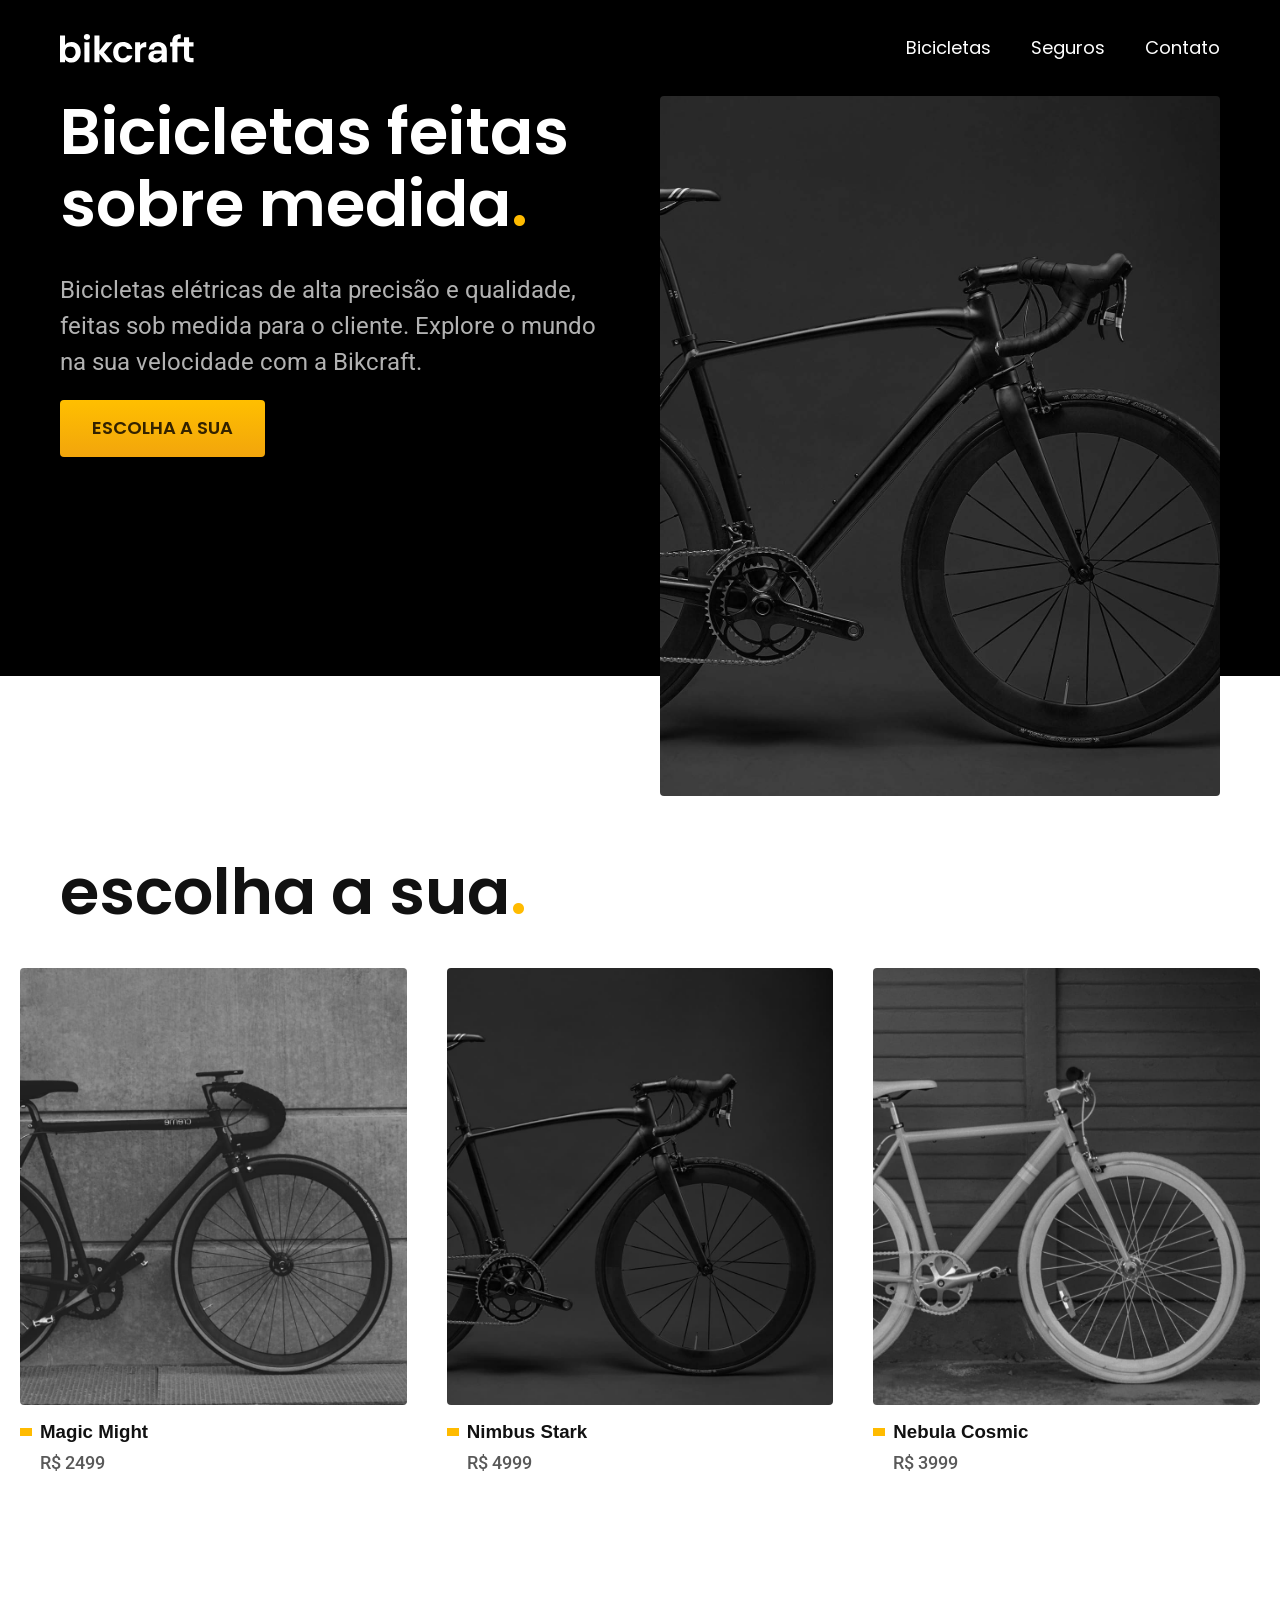
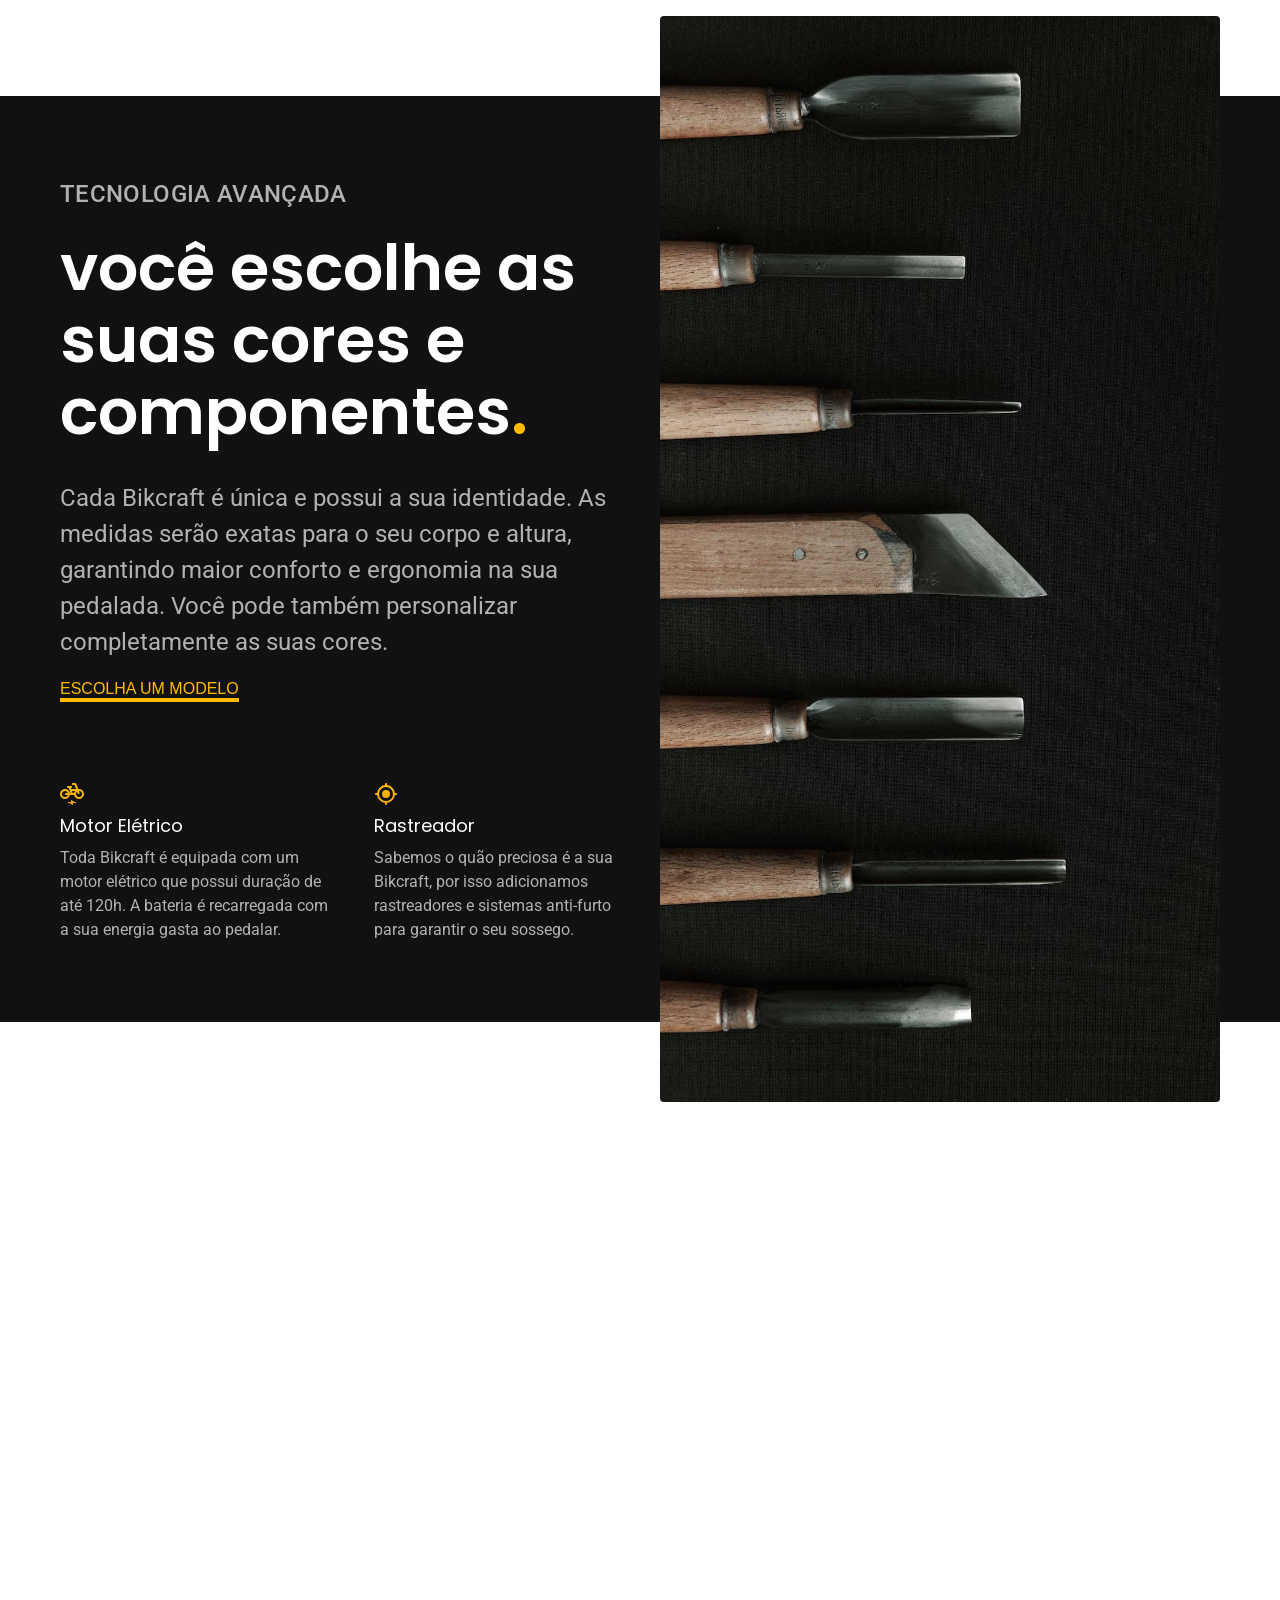
==== index.html @ e8eb80e7 "tecnologia" ====
<!DOCTYPE html>
<html lang="pt-br">
<header>
  <meta charset="UTF-8">
  <meta name="viewport" content="width=device-width, initial-scale=1.0">

  <title>Bikcraft - Bicicletas Elétricas</title>
  <meta name="description" content="Bicicletas elétricas de alta precisão e qualidade, feitas sob medida para o cliente. Explore o mundo na sua velocidade com a Bikcraft.">

  <link rel="stylesheet" href="./css/style.css">

  <link rel="preconnect" href="https://fonts.googleapis.com">
  <link rel="preconnect" href="https://fonts.gstatic.com" crossorigin>
  <link href="https://fonts.googleapis.com/css2?family=Poppins:wght@400;500&family=Roboto:ital,wght@0,100..900;1,100..900&display=swap" rel="stylesheet">
</header>

<body>
  <header class="header-bg">
    <div class="header container">
      <a href="./">
        <img src="./img/bikcraft.svg" alt="Bikcraft">
      </a>

      <nav aria-label="primaria">
        <ul class="header-menu font-1-m cor-0">
          <li><a href="./bicicletas.html">Bicicletas</a></li>
          <li><a href="./seguros.html">Seguros</a></li>
          <li><a href="./contato.html">Contato</a></li>
        </ul>
      </nav>
    </div>
  </header>

  <main class="introducao-bg">
    <div class="introducao container">
      <div>
        <h1 class="font-1-xxl cor-0">Bicicletas feitas sobre medida<span class="cor-p1">.</span></h1>
        <p class="font-2-l cor-5">Bicicletas elétricas de alta precisão e qualidade, feitas sob medida para o cliente. Explore o mundo na sua velocidade com a Bikcraft.</p>
        <a class="botao" href="./bicicletas.html">Escolha a sua</a>
      </div>
      <div>
        <img src=".//img/fotos/introducao.jpg" alt="bicicleta elétrica preta">
      </div>
    </div>
  </main>
  <article class="bicicletas-lista">
    <h2 class="container font-1-xxl">escolha a sua<span class="cor-p1">.</span>
    </h2>

    <ul>
      <li>
        <a href="./bicicletas/magic.html">
          <img src="/img/bicicletas/magic-home.jpg" alt="Bicicleta preta">
          <h3 class="fon-1-xl">Magic Might</h3>
          <span class="font-2-m cor-8">R$ 2499</span>
        </a>
      </li>
      <li>
        <a href="./bicicletas/nimbus.html">
          <img src="/img/bicicletas/nimbus-home.jpg" alt="Bicicleta preta">
          <h3 class="fon-1-xl">Nimbus Stark</h3>
          <span class="font-2-m cor-8">R$ 4999</span>
        </a>
      </li>
      <li>
        <a href="./bicicletas/nebula.html">
          <img src="/img/bicicletas/nebula-home.jpg" alt="Bicicleta preta">
          <h3 class="fon-1-xl">Nebula Cosmic</h3>
          <span class="font-2-m cor-8">R$ 3999</span>
        </a>
      </li>
    </ul>
  </article>

  <article class="tecnologia-bg">
    <div class="tecnologia container">
      <div class="tecnologia-conteudo">
        <span class="font-2-l-b cor-5">Tecnologia Avançada</span>
        <h2 class="font-1-xxl cor-0">você escolhe as suas cores e componentes<span class="cor-p1">.</span></h2>
        <p class="font-2-l cor-5">Cada Bikcraft é única e possui a sua identidade. As medidas serão exatas para o seu corpo e altura, garantindo maior conforto e ergonomia na sua pedalada. Você pode também personalizar completamente as suas cores.</p>
        <a class="link" href="./bicicletas.html">Escolha um modelo</a>
        <div class="tecnologia-vantagens">
          <div>
            <img src="./img/icones/eletrica.svg" alt="">
            <h3 class="font-1-m cor-0">Motor Elétrico</h3>
            <p class="font-2-s cor-5">Toda Bikcraft é equipada com um motor elétrico que possui duração de até 120h. A bateria é recarregada com a sua energia gasta ao pedalar.</p>
          </div>
          <div>
            <img src="./img/icones/rastreador.svg" alt="">
            <h3 class="font-1-m cor-0">Rastreador</h3>
            <p class="font-2-s cor-5">Sabemos o quão preciosa é a sua Bikcraft, por isso adicionamos rastreadores e sistemas anti-furto para garantir o seu sossego.</p>
          </div>
        </div>
      </div>
      <div class="tecnologia-imagem">
        <img src="./img/fotos/tecnologia.jpg" alt="">
      </div>
    </div>
  </article>

</body>

</html>
---- css/style.css ----
@import url("./global/global.css");
@import url("./utilidades/tipografia.css");
@import url("./utilidades/cores.css");

@import url("./global/header.css");

/* Utilidades */
@import url("./utilidades/componentes.css");


/* Home */
@import url("./home/introducao.css");
@import url("./home/tecnologia.css");

/* Bicicletas */
@import url("./bicicletas/cicicletas-lista.css");
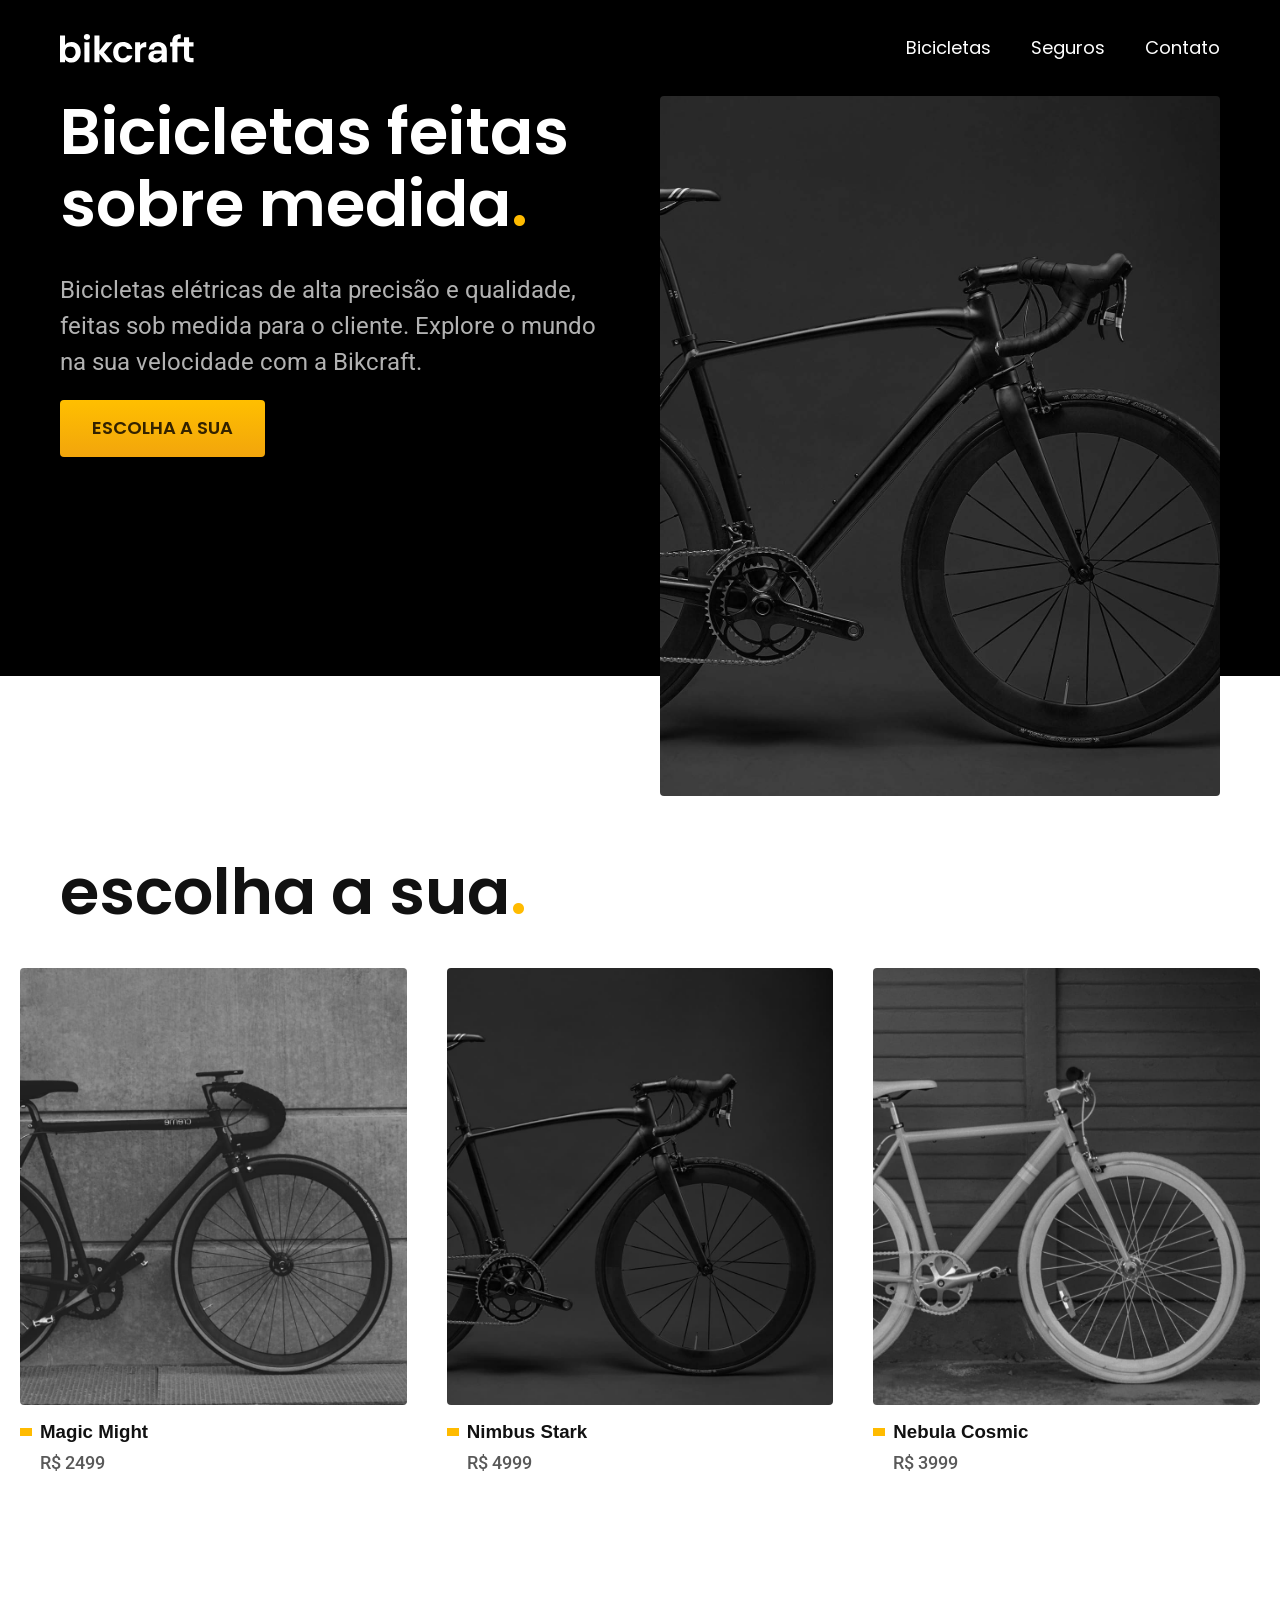
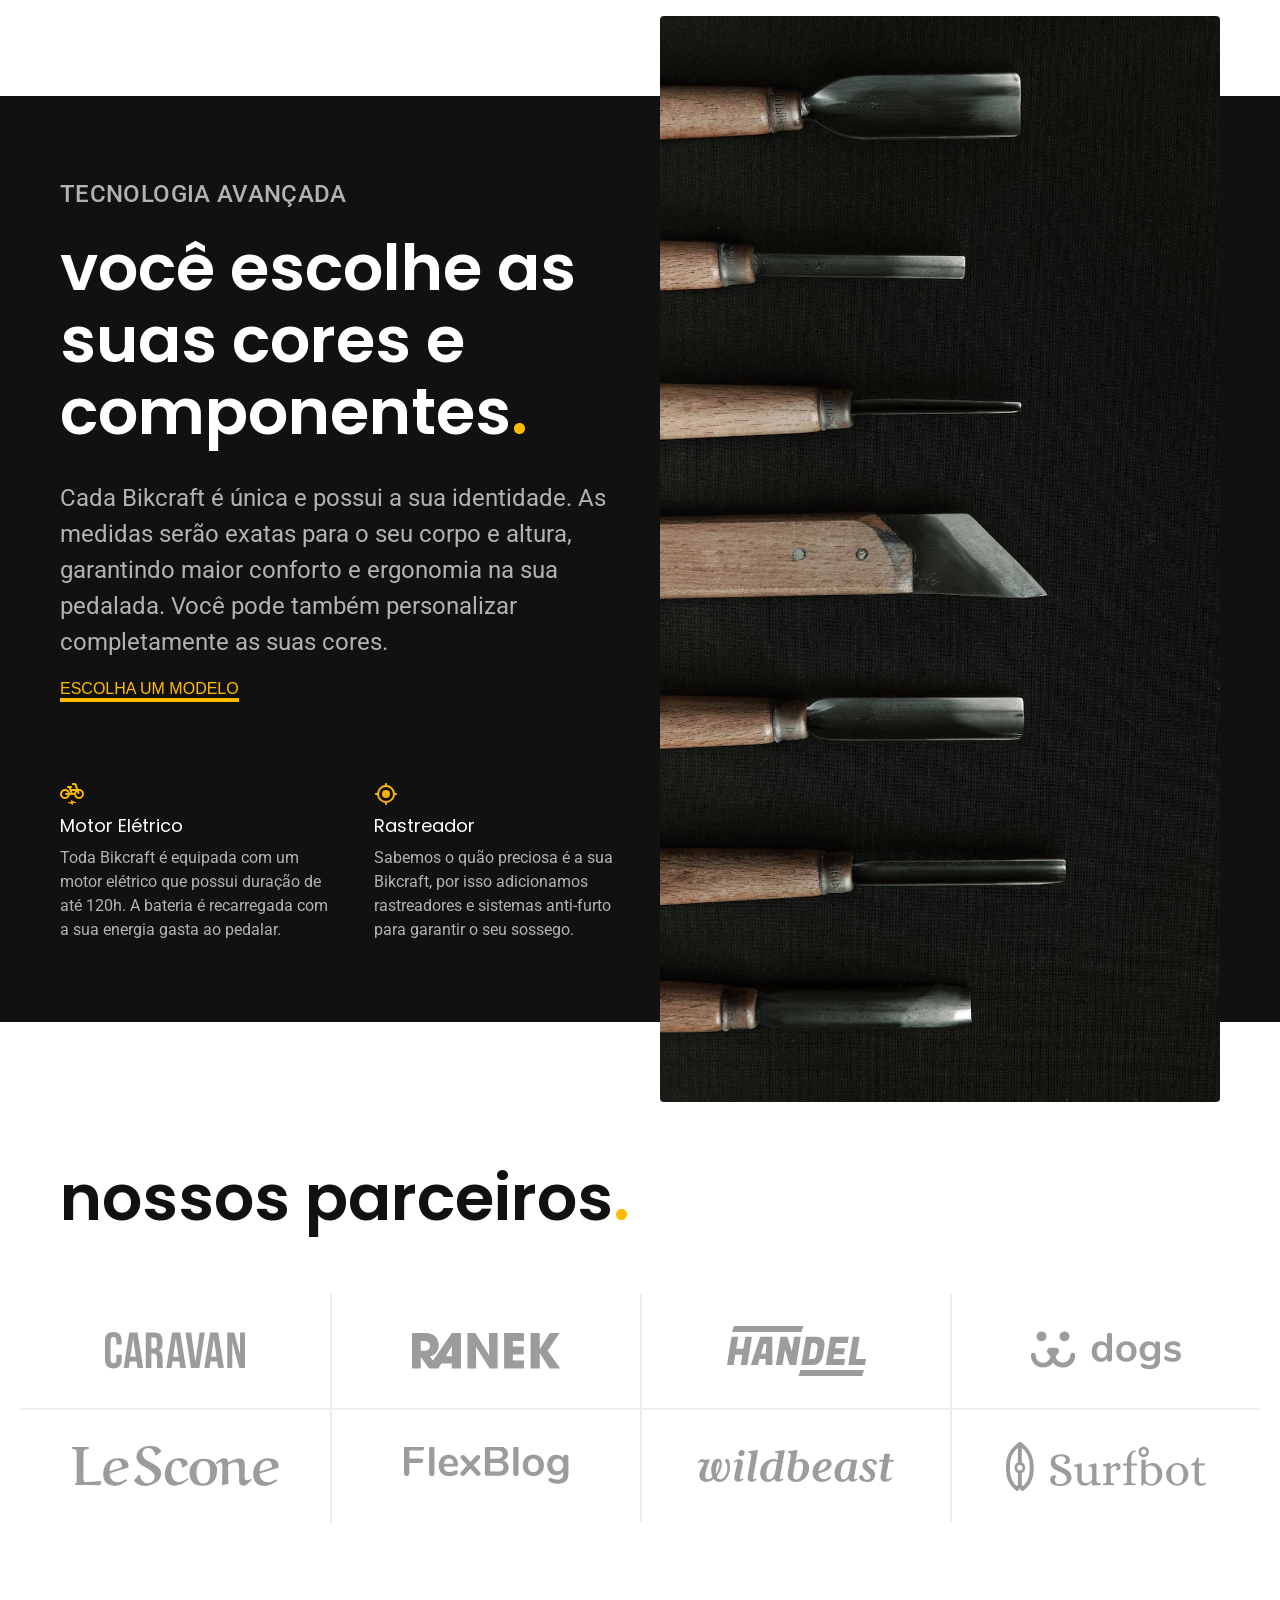
==== commit ab764044: "parceiros" ====
--- a/index.html
+++ b/index.html
@@ -98,6 +98,21 @@
     </div>
   </article>
 
+  <section class="parceiros" aria-label="Nossos Parceiros">
+    <h2 class="container font-1-xxl">nossos parceiros<span class="cor-p1">.</span></h2>
+
+    <ul>
+      <li><img src="./img/parceiros/caravan.svg" alt="caravan"></li>
+      <li><img src="./img/parceiros/ranek.svg" alt="ranek"></li>
+      <li><img src="./img/parceiros/handel.svg" alt="handel"></li>
+      <li><img src="./img/parceiros/dogs.svg" alt="dogs"></li>
+      <li><img src="./img/parceiros/lescone.svg" alt="lescone"></li>
+      <li><img src="./img/parceiros/flexblog.svg" alt="flexblog"></li>
+      <li><img src="./img/parceiros/wildbeast.svg" alt="wildbeast"></li>
+      <li><img src="./img/parceiros/surfbot.svg" alt="surfbot"></li>
+
+    </ul>
+  </section>
 </body>
 
 </html>
--- a/css/style.css
+++ b/css/style.css
@@ -7,10 +7,10 @@
 /* Utilidades */
 @import url("./utilidades/componentes.css");
 
-
 /* Home */
 @import url("./home/introducao.css");
 @import url("./home/tecnologia.css");
+@import url("./home/parceiros.css");
 
 /* Bicicletas */
-@import url("./bicicletas/cicicletas-lista.css");+@import url("./bicicletas/cicicletas-lista.css");
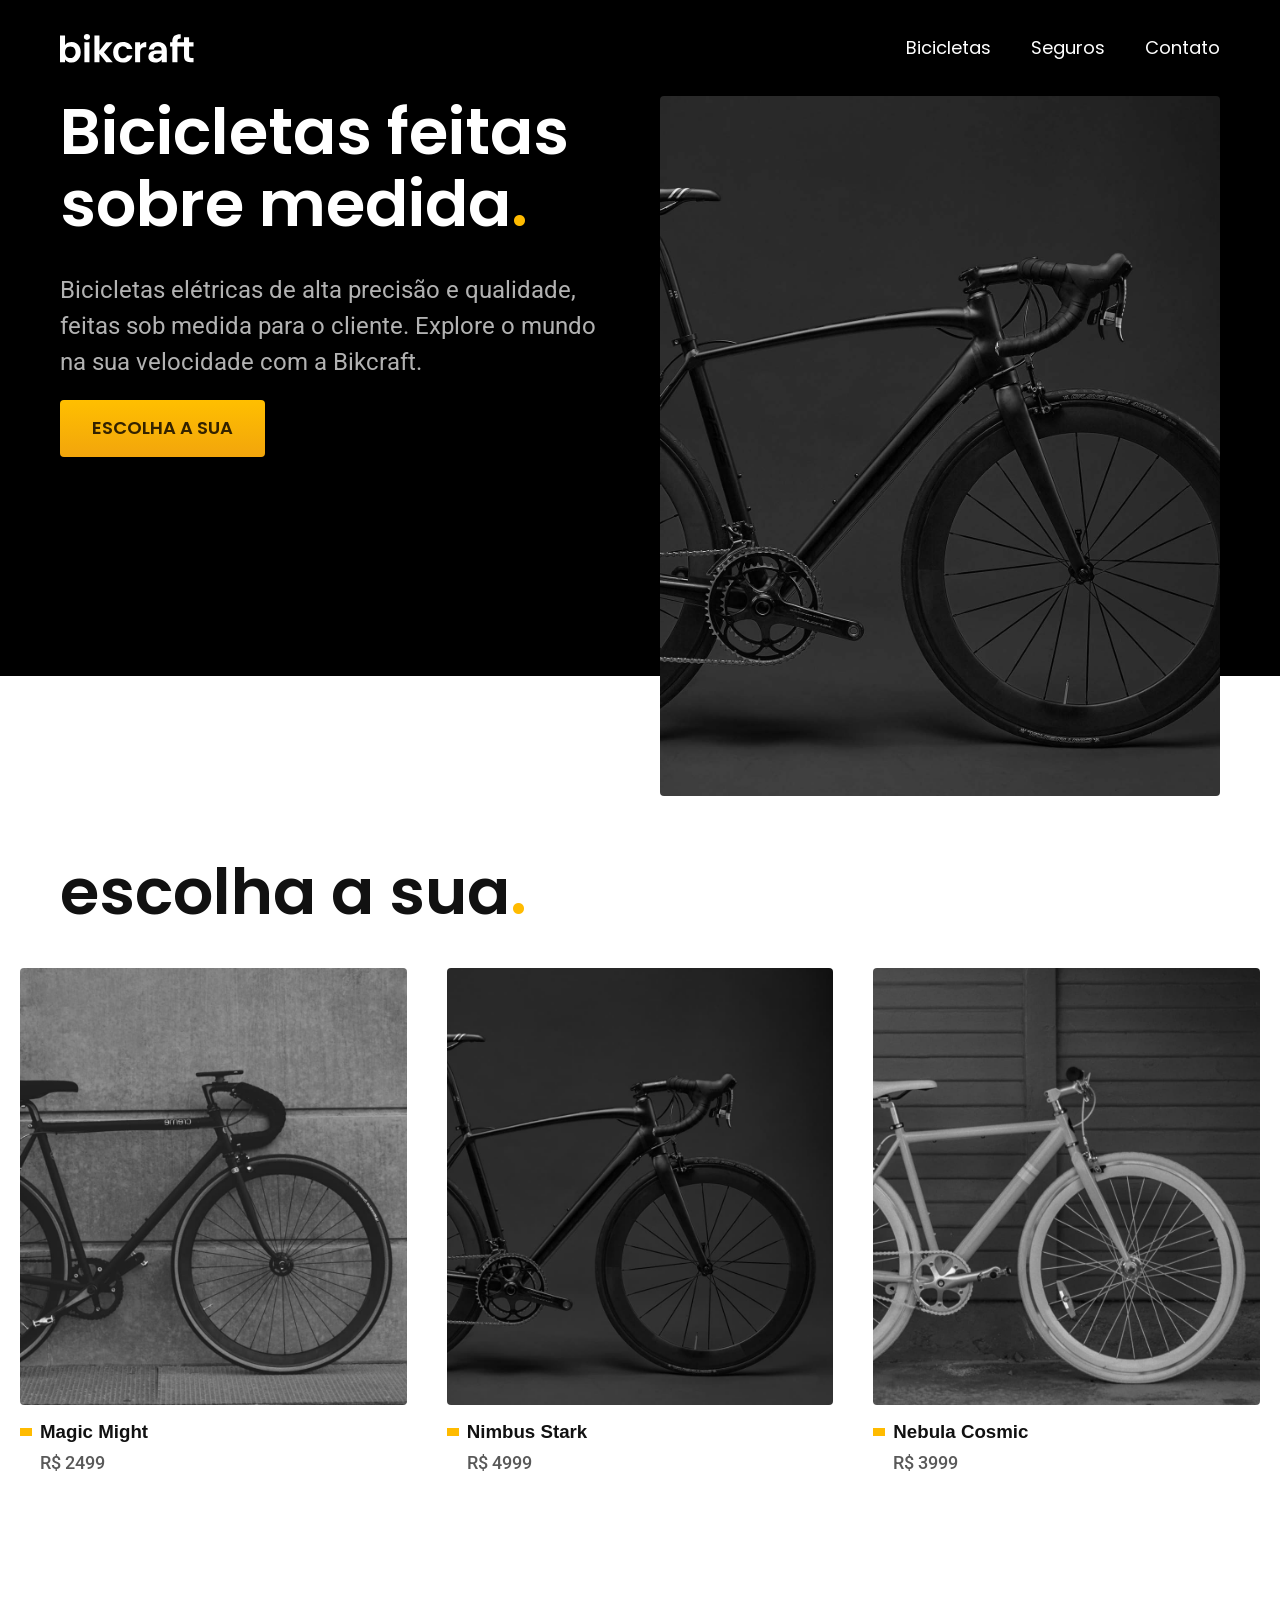
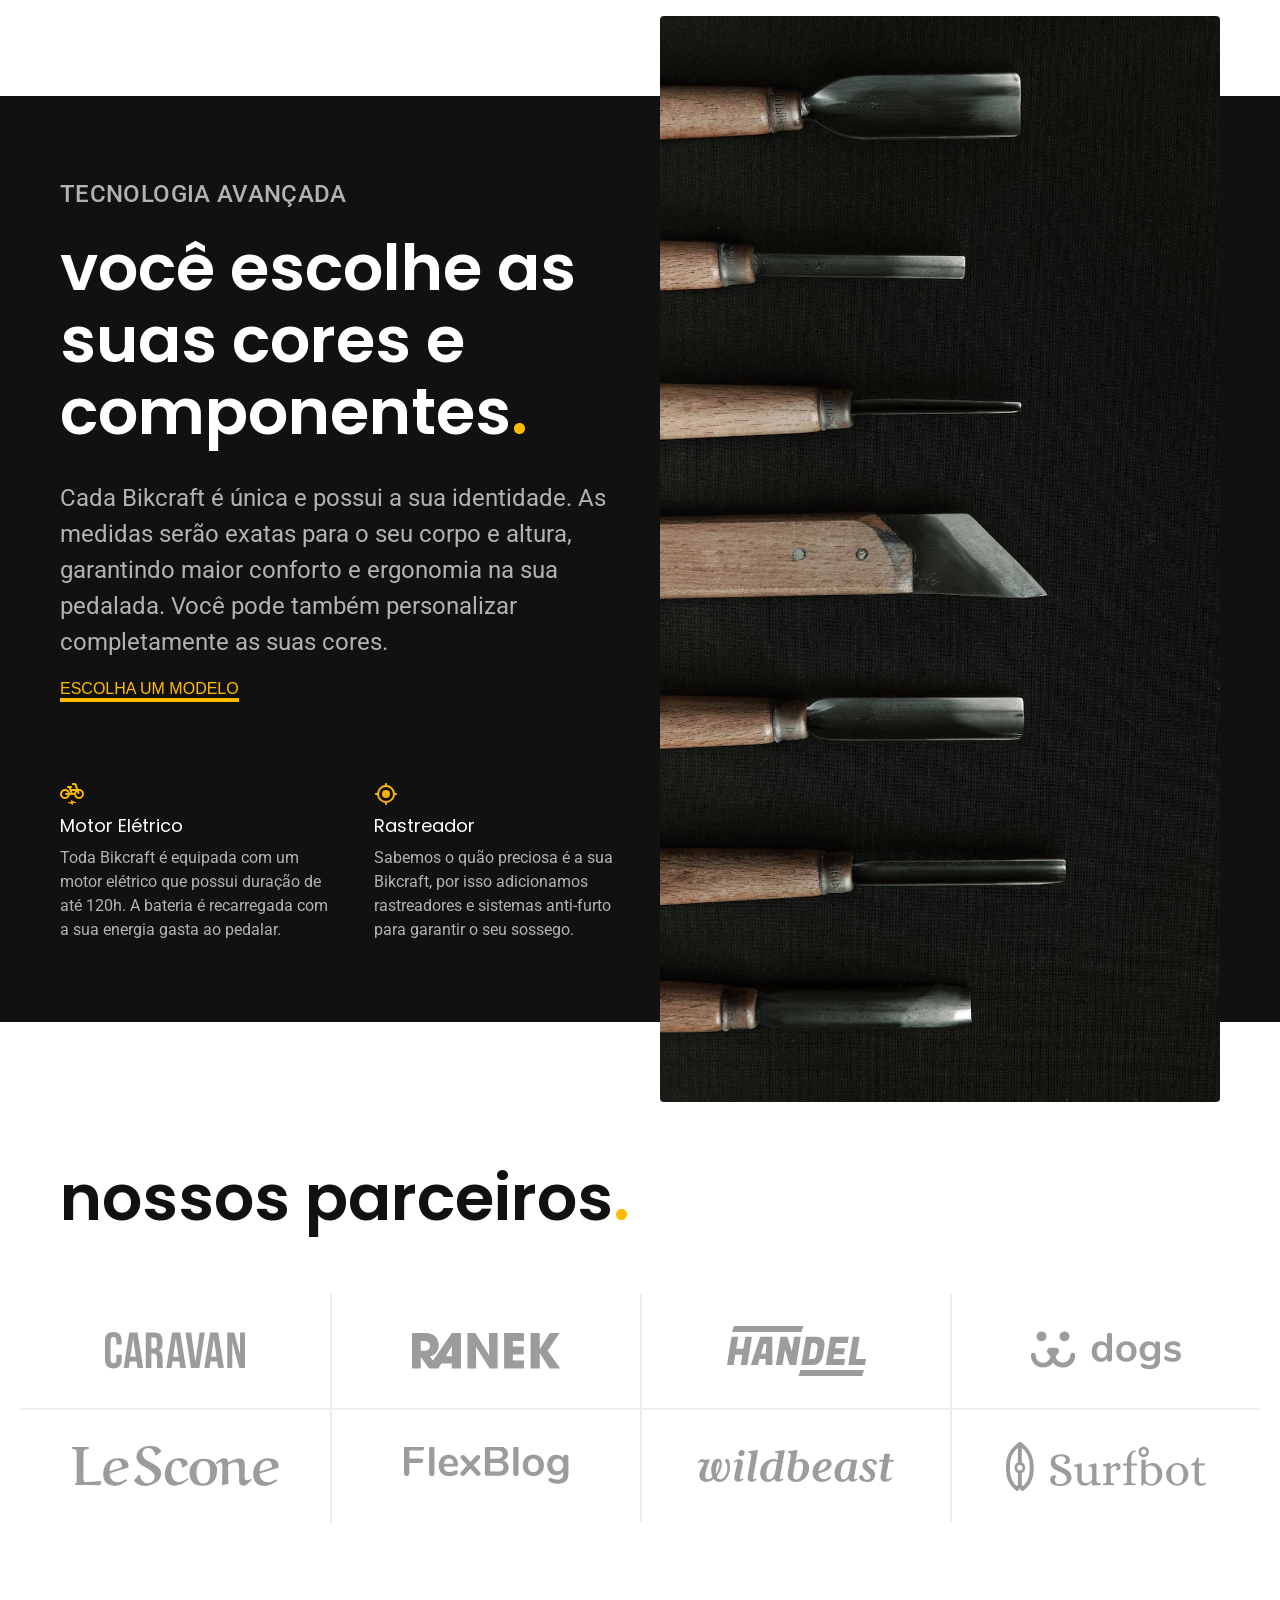
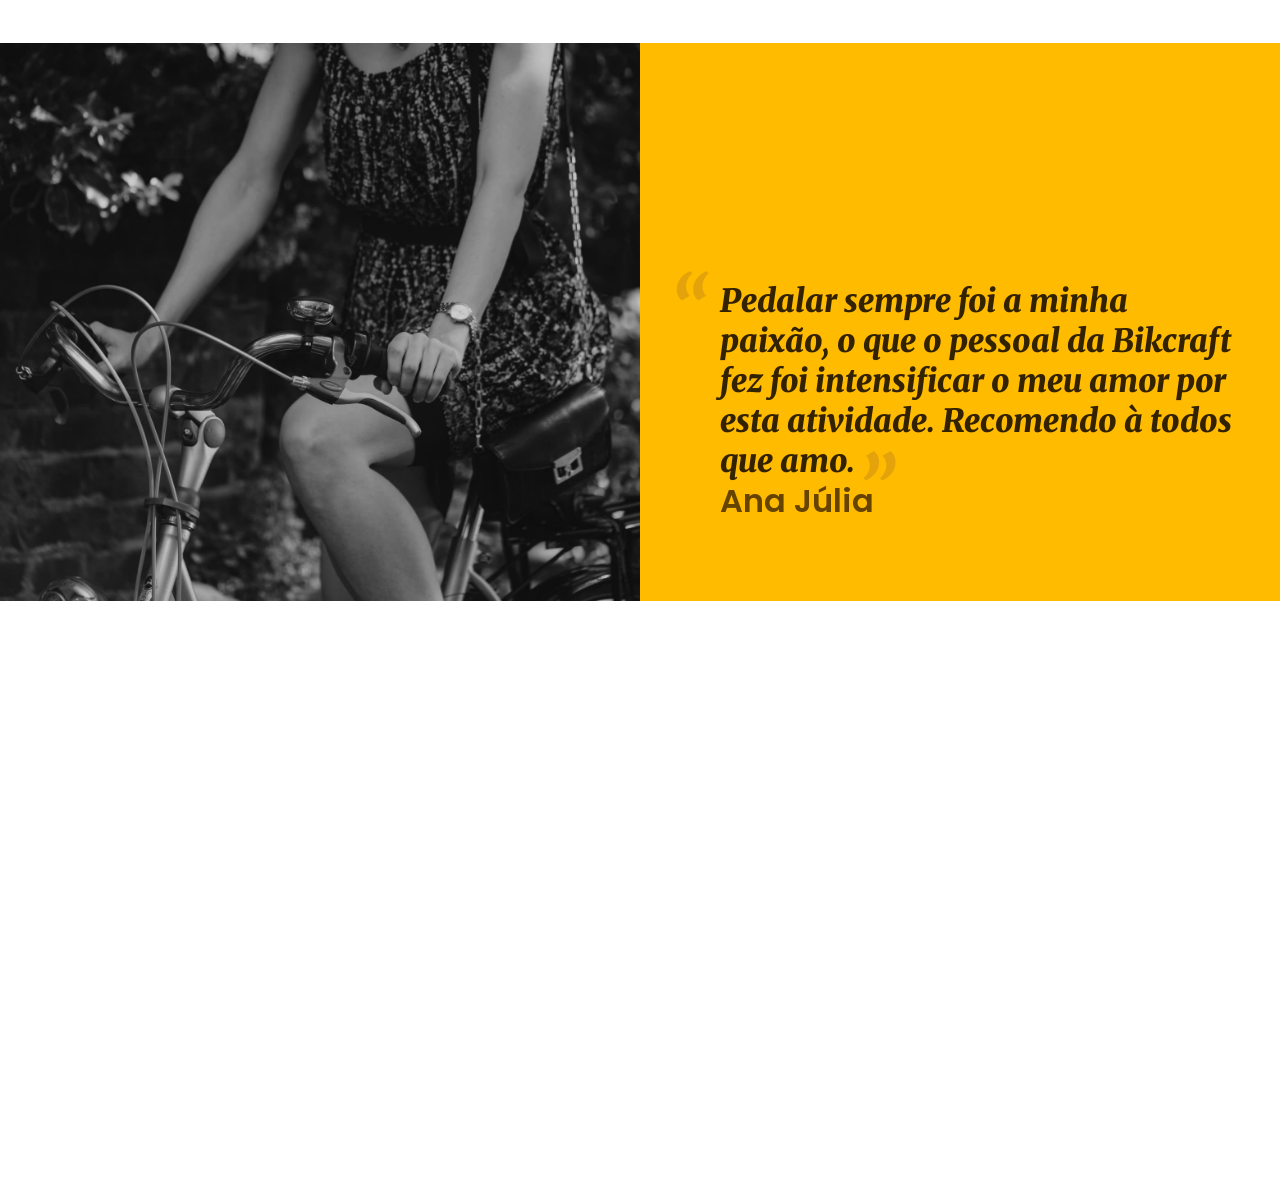
==== commit 5edc3254: "depoimento" ====
--- a/index.html
+++ b/index.html
@@ -9,9 +9,9 @@
 
   <link rel="stylesheet" href="./css/style.css">
 
-  <link rel="preconnect" href="https://fonts.googleapis.com">
-  <link rel="preconnect" href="https://fonts.gstatic.com" crossorigin>
-  <link href="https://fonts.googleapis.com/css2?family=Poppins:wght@400;500&family=Roboto:ital,wght@0,100..900;1,100..900&display=swap" rel="stylesheet">
+<link rel="preconnect" href="https://fonts.googleapis.com">
+<link rel="preconnect" href="https://fonts.gstatic.com" crossorigin>
+<link href="https://fonts.googleapis.com/css2?family=Merriweather:ital,opsz,wght@0,18..144,300..900;1,18..144,300..900&family=Poppins:wght@400;600&family=Roboto:ital,wght@0,100..900;1,100..900&display=swap" rel="stylesheet">
 </header>
 
 <body>
@@ -110,8 +110,20 @@
       <li><img src="./img/parceiros/flexblog.svg" alt="flexblog"></li>
       <li><img src="./img/parceiros/wildbeast.svg" alt="wildbeast"></li>
       <li><img src="./img/parceiros/surfbot.svg" alt="surfbot"></li>
+    </ul>
+  </section>
 
-    </ul>
+  <section class="depoimento" aria-label="Depoimento">
+    <div>
+      <img src="./img/fotos/depoimento.jpg" alt="Pessoa pedalando uma bicicleta Bikcraft">
+    </div>
+    <div class="depoimento-conteudo">
+      <blockquote class="font-1-xl cor-p5">
+        <p>Pedalar sempre foi a minha paixão, o que o pessoal da Bikcraft fez foi intensificar o meu amor por esta atividade. Recomendo à todos que amo. </p>
+        <span class="fon-1-m-b cor-p4">Ana Júlia</span>
+      </blockquote>
+    </div>
+    </div>
   </section>
 </body>
 
--- a/css/style.css
+++ b/css/style.css
@@ -11,6 +11,7 @@
 @import url("./home/introducao.css");
 @import url("./home/tecnologia.css");
 @import url("./home/parceiros.css");
+@import url("./home/depoimento.css");
 
 /* Bicicletas */
 @import url("./bicicletas/cicicletas-lista.css");
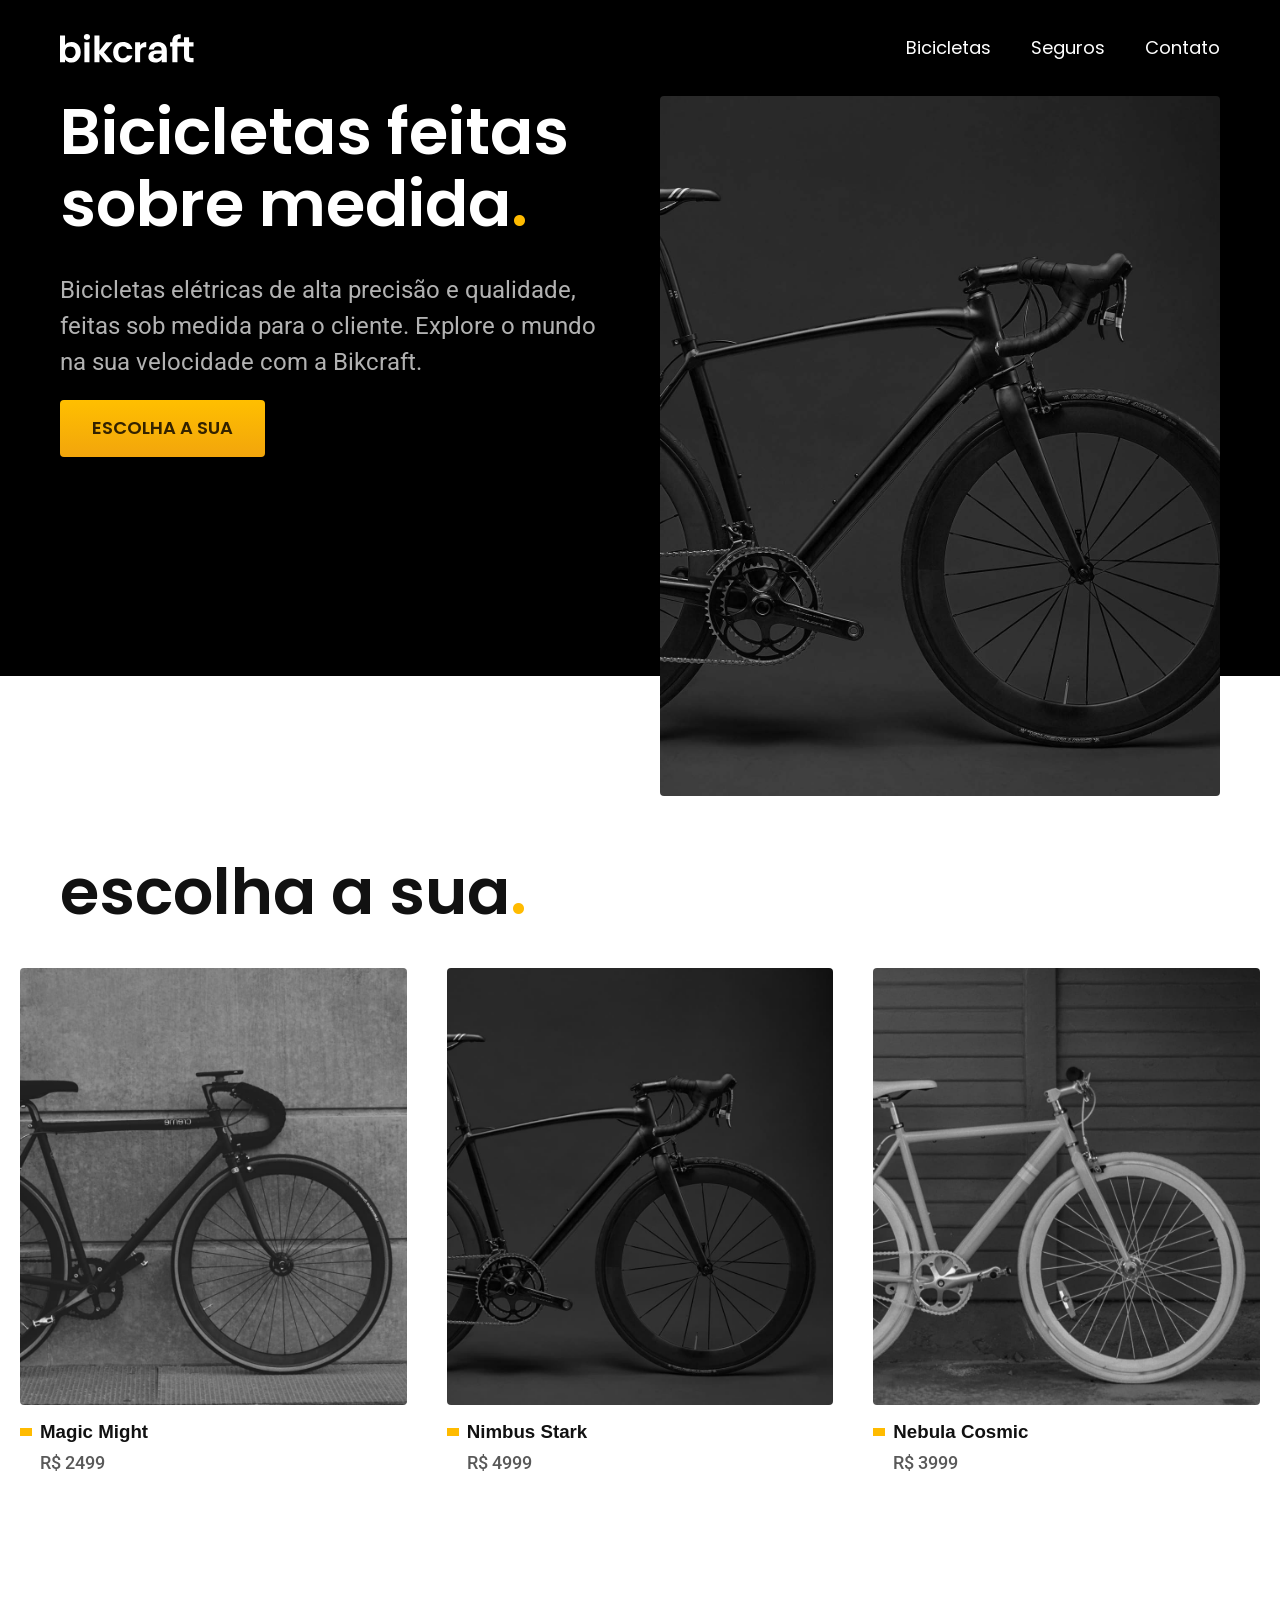
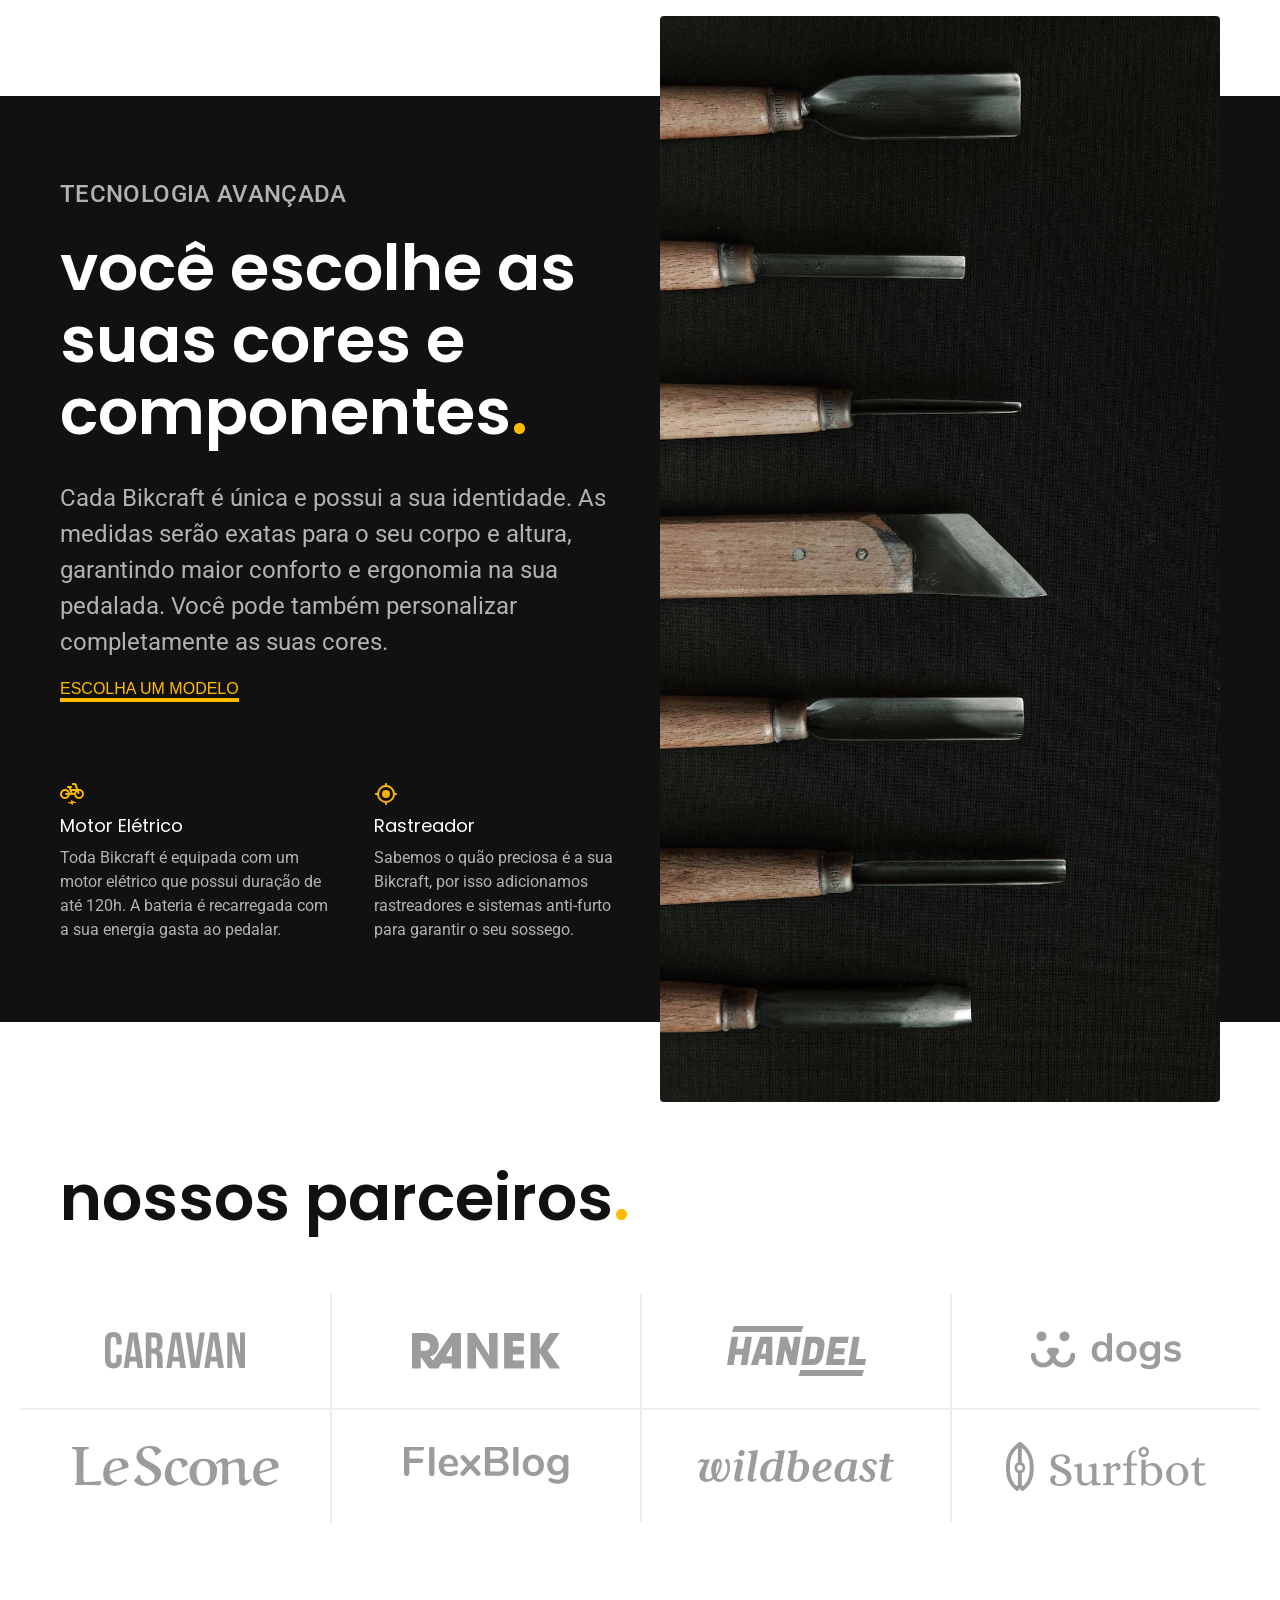
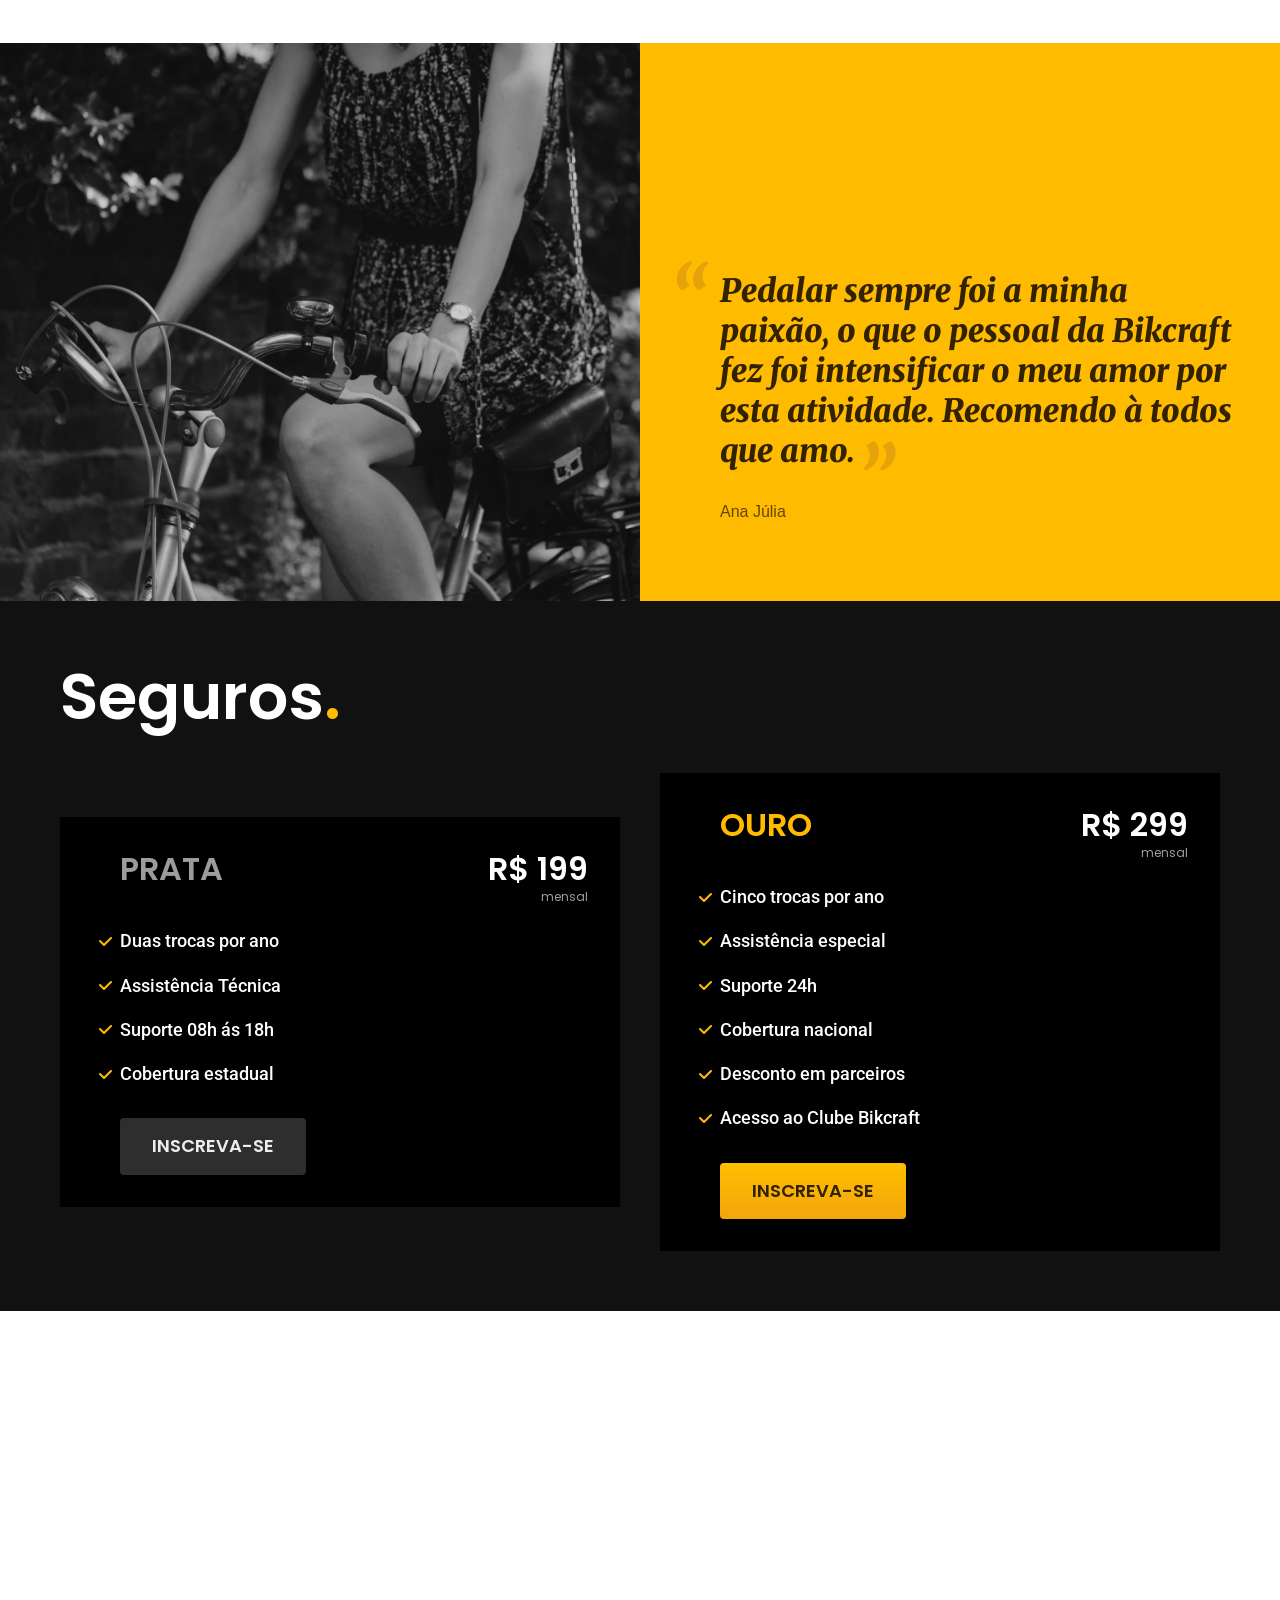
==== commit 19fcf694: "Seguros" ====
--- a/index.html
+++ b/index.html
@@ -9,9 +9,9 @@
 
   <link rel="stylesheet" href="./css/style.css">
 
-<link rel="preconnect" href="https://fonts.googleapis.com">
-<link rel="preconnect" href="https://fonts.gstatic.com" crossorigin>
-<link href="https://fonts.googleapis.com/css2?family=Merriweather:ital,opsz,wght@0,18..144,300..900;1,18..144,300..900&family=Poppins:wght@400;600&family=Roboto:ital,wght@0,100..900;1,100..900&display=swap" rel="stylesheet">
+  <link rel="preconnect" href="https://fonts.googleapis.com">
+  <link rel="preconnect" href="https://fonts.gstatic.com" crossorigin>
+  <link href="https://fonts.googleapis.com/css2?family=Merriweather:ital,opsz,wght@0,18..144,300..900;1,18..144,300..900&family=Poppins:wght@400;600&family=Roboto:ital,wght@0,100..900;1,100..900&display=swap" rel="stylesheet">
 </header>
 
 <body>
@@ -120,11 +120,41 @@
     <div class="depoimento-conteudo">
       <blockquote class="font-1-xl cor-p5">
         <p>Pedalar sempre foi a minha paixão, o que o pessoal da Bikcraft fez foi intensificar o meu amor por esta atividade. Recomendo à todos que amo. </p>
-        <span class="fon-1-m-b cor-p4">Ana Júlia</span>
       </blockquote>
-    </div>
+      <span class="fon-1-m-b cor-p4">Ana Júlia</span>
     </div>
   </section>
+
+  <article class="seguros-bg">
+    <div class="seguros container">
+      <h2 class="font-1-xxl cor-0">Seguros<span class="cor-p1">.</span></h2>
+      <div class="seguros-item">
+        <h3 class="font-1-xl cor-6">PRATA</h3>
+        <span class="font-1-xl cor-0">R$ 199 <span class="font-1-xs cor-6">mensal</span></span>
+        <ul class="font-2-m cor-0">
+          <li>Duas trocas por ano</li>
+          <li>Assistência Técnica</li>
+          <li>Suporte 08h ás 18h</li>
+          <li>Cobertura estadual</li>
+        </ul>
+        <a class="botao secundario" href="./orcamento.html">inscreva-se</a>
+      </div>
+
+      <div class="seguros-item">
+        <h3 class="font-1-xl cor-p1">OURO</h3>
+        <span class="font-1-xl cor-0">R$ 299 <span class="font-1-xs cor-6">mensal</span></span>
+        <ul class="font-2-m cor-0">
+          <li>Cinco trocas por ano</li>
+          <li>Assistência especial</li>
+          <li>Suporte 24h</li>
+          <li>Cobertura nacional</li>
+          <li>Desconto em parceiros</li>
+          <li>Acesso ao Clube Bikcraft</li>
+        </ul>
+        <a class="botao" href="./orcamento.html">inscreva-se</a>
+      </div>
+    </div>
+  </article>
 </body>
 
 </html>
--- a/css/style.css
+++ b/css/style.css
@@ -15,3 +15,7 @@
 
 /* Bicicletas */
 @import url("./bicicletas/cicicletas-lista.css");
+
+/* Seguros */
+@import url("./seguros/seguros.css");
+
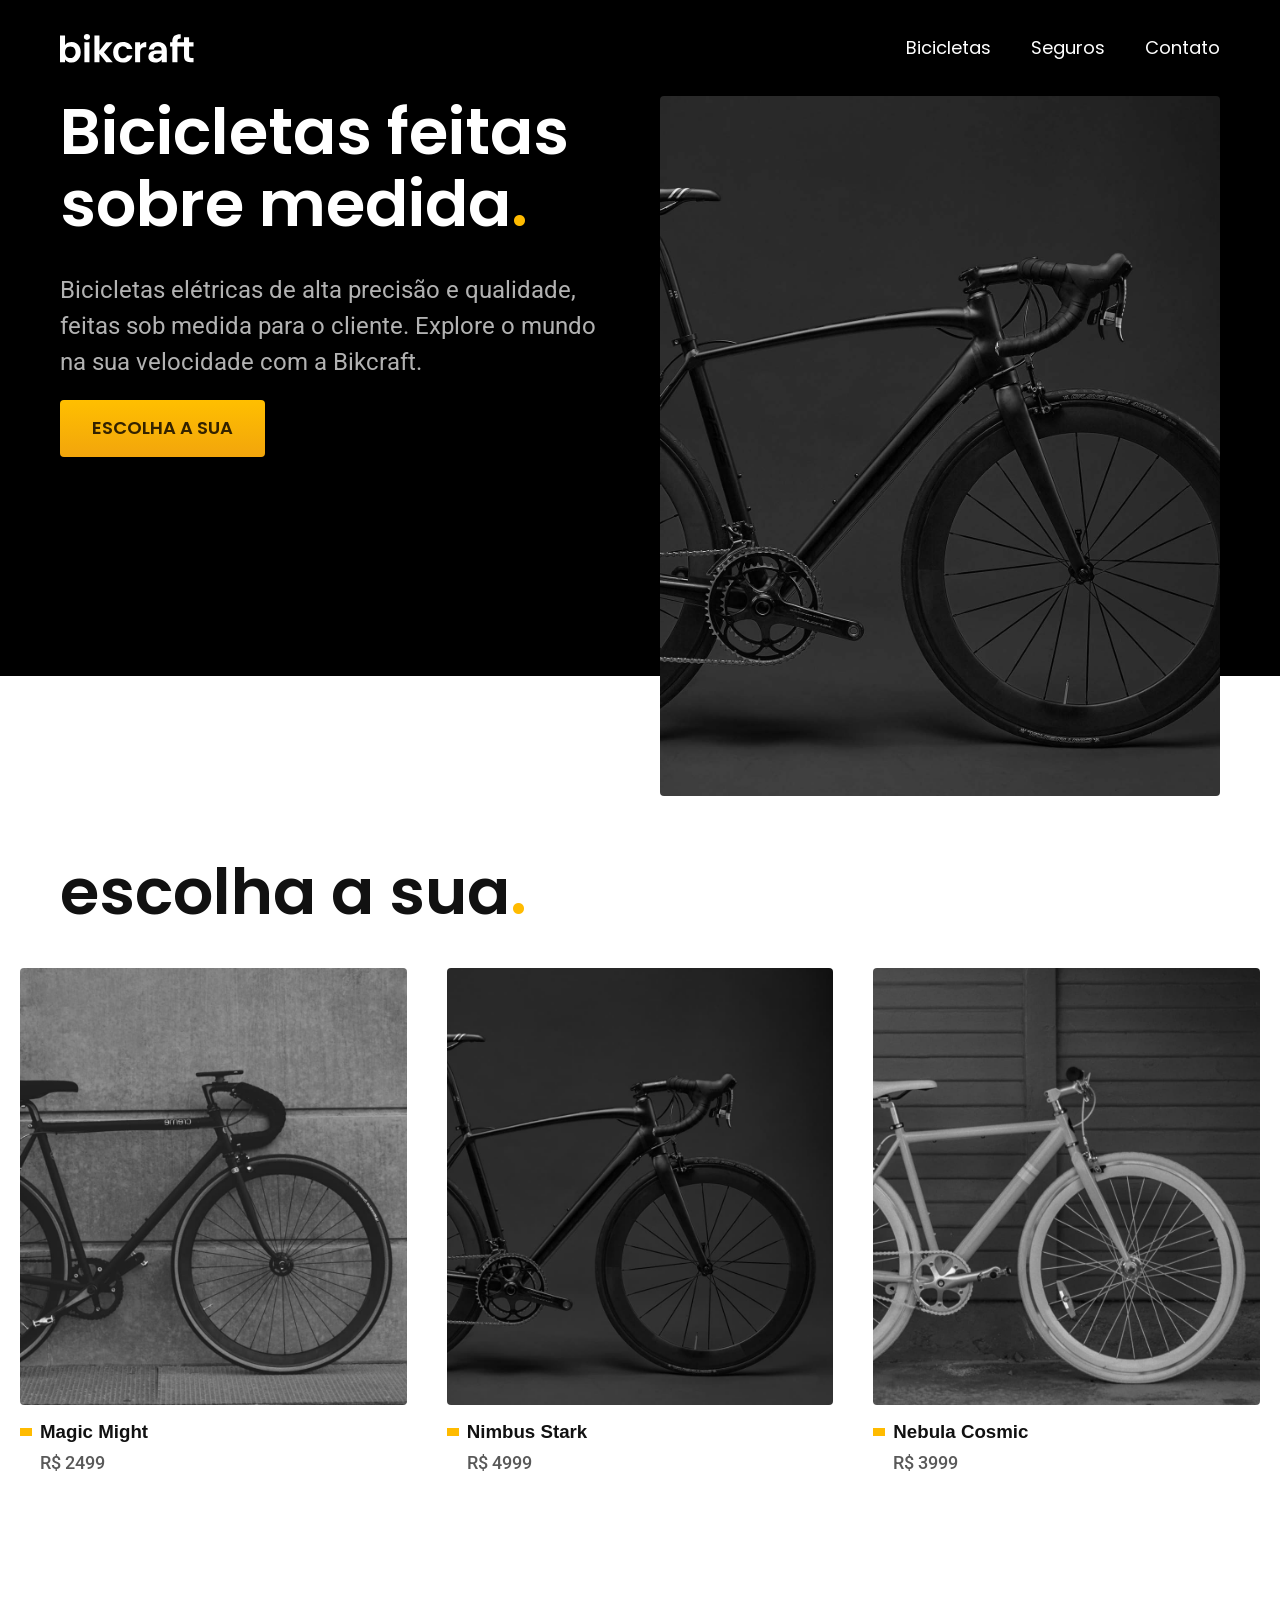
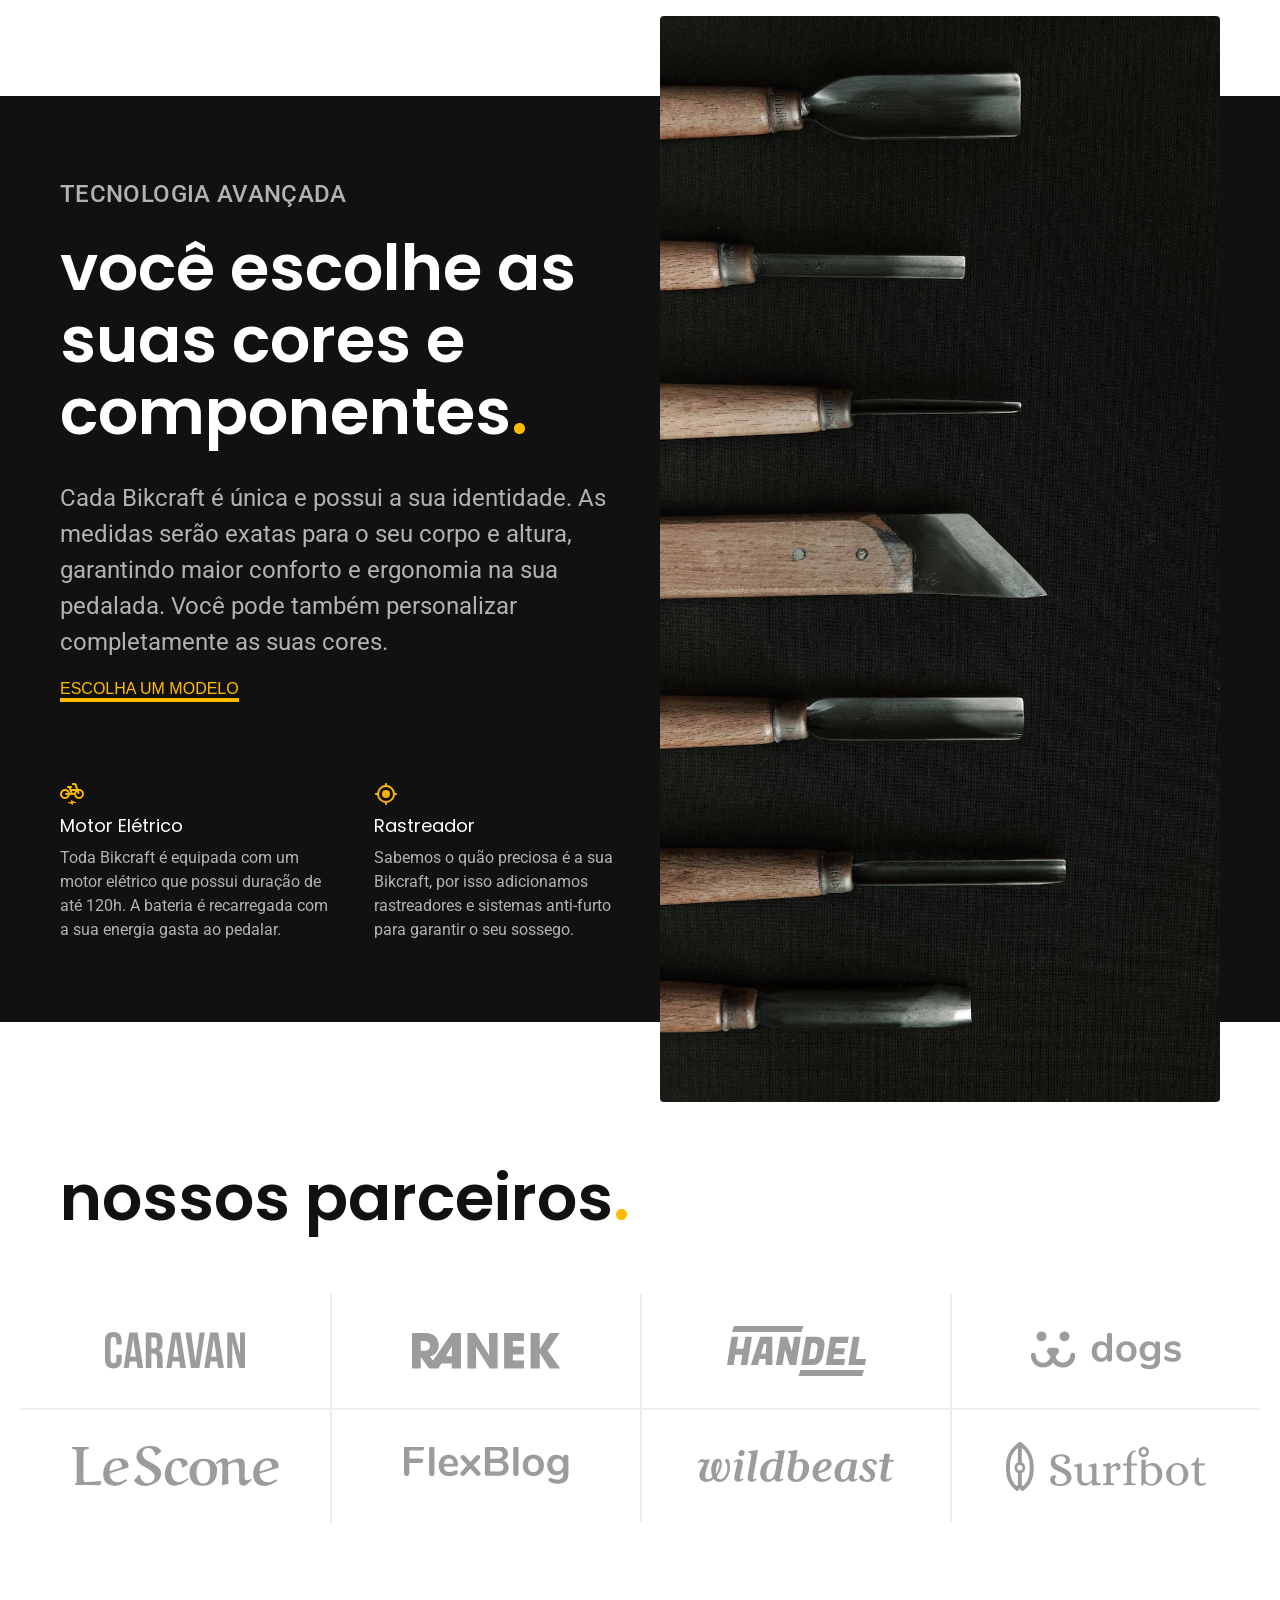
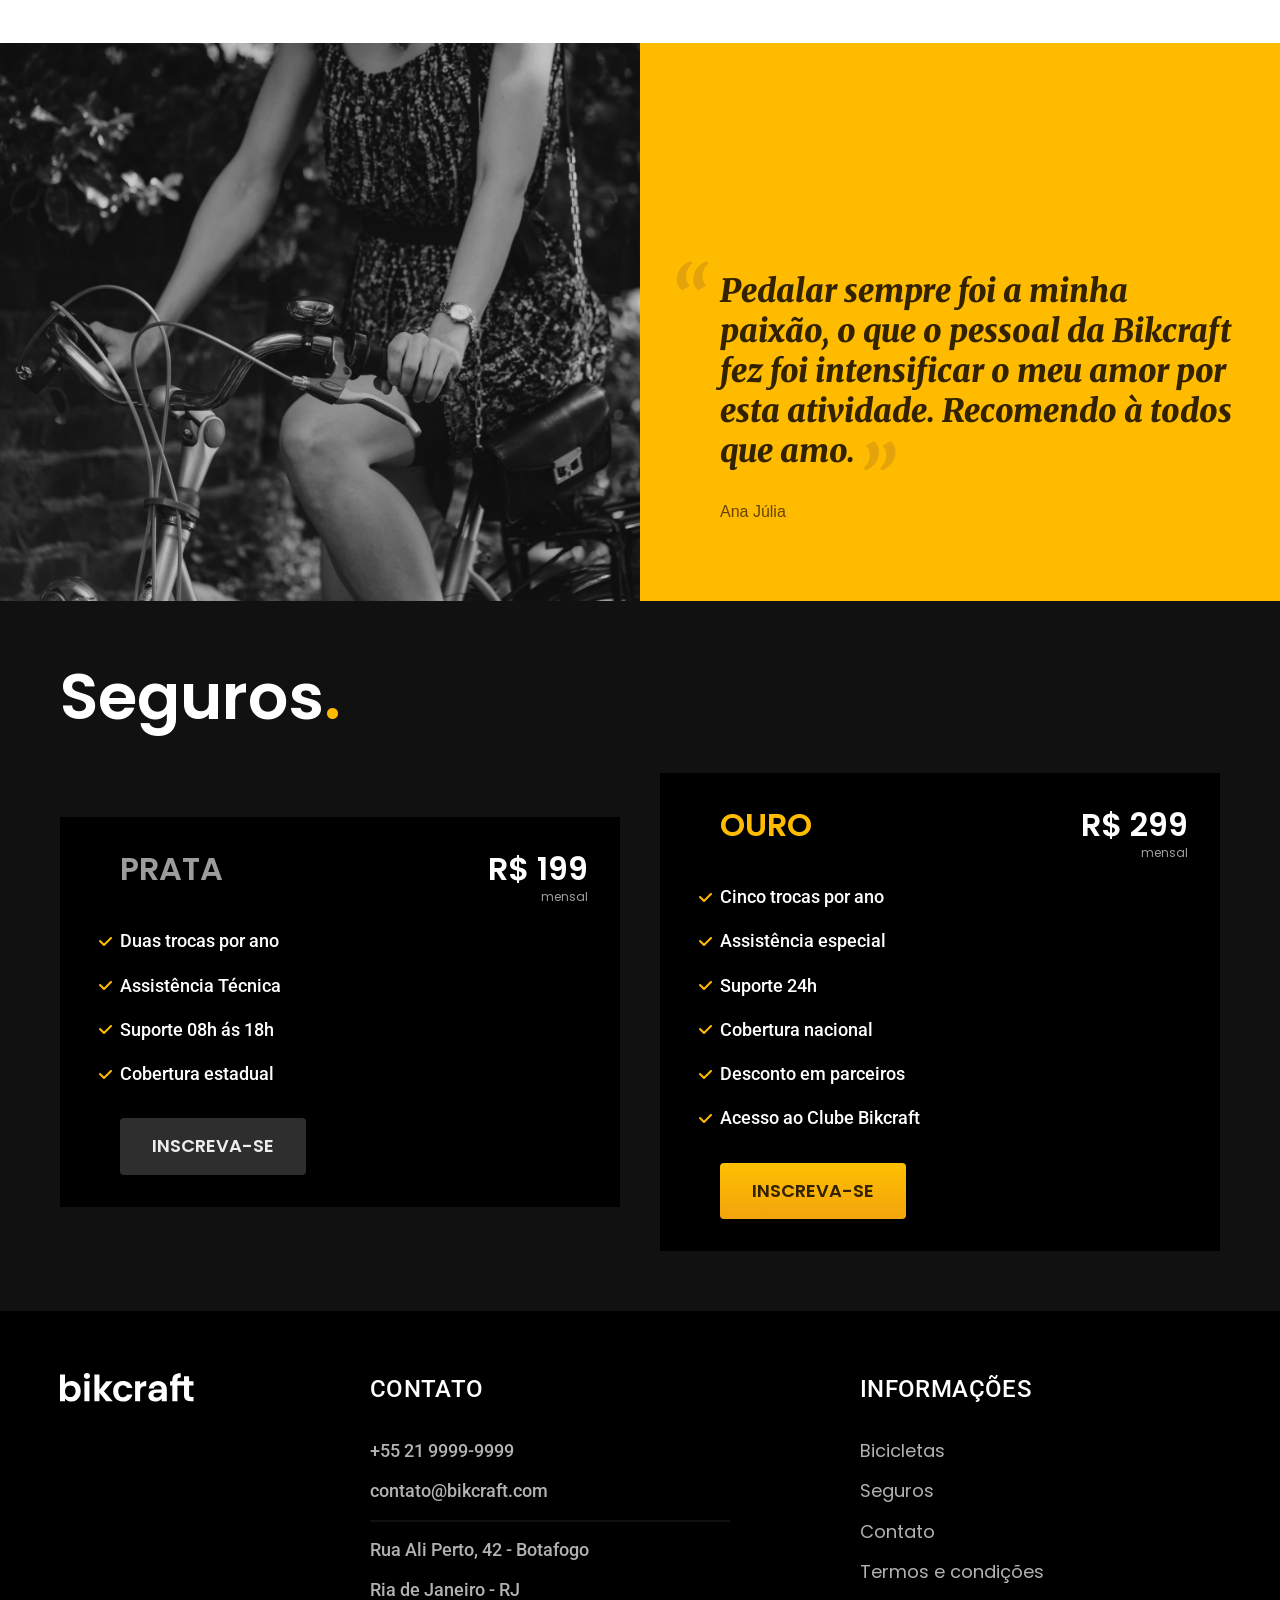
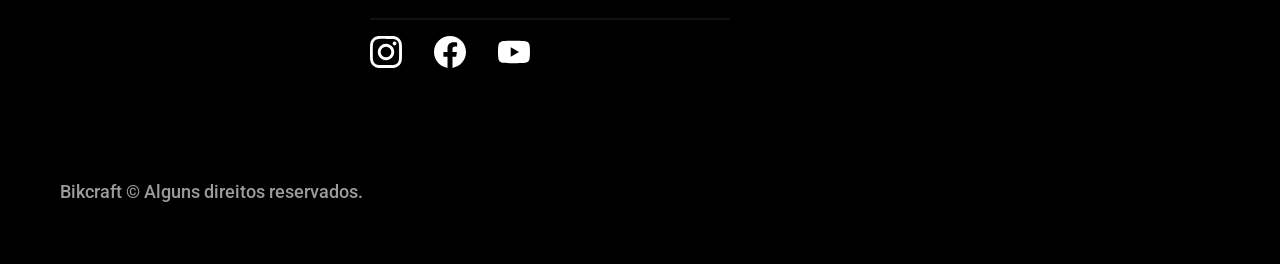
==== commit 79bf4e4b: "footer" ====
--- a/index.html
+++ b/index.html
@@ -155,6 +155,44 @@
       </div>
     </div>
   </article>
+
+  <footer class="footer-bg">
+    <div class="footer container">
+      <img src="./img/bikcraft.svg" alt="Bikcraft">
+      <div class="footer-contato">
+        <h3 class="font-2-l-b cor-0">Contato</h3>
+        <ul class="cor-5 font-2-m">
+          <li><a href="tel:+552199999999">+55 21 9999-9999</a></li>
+          <li><a href="mailto:contato@bikcraft.com">contato@bikcraft.com</a></li>
+          <li>Rua Ali Perto, 42 - Botafogo</li>
+          <li>Ria de Janeiro - RJ</li>
+          <ul class="footer-redes">
+            <a href="">
+              <img src="./img/redes/instagram.svg" alt="alt="Instagram"">
+            </a>
+            <a href="">
+              <img src="./img/redes/facebook.svg" alt="Facebook">
+            </a>
+            <a href="">
+              <img src="./img/redes/youtube.svg" alt="Youtube">
+            </a>
+          </ul>
+        </ul>
+      </div>
+      <div class="footer-informacoes">
+        <h3 class="font-2-l-b cor-0">Informações</h3>
+        <nav>
+          <ul class="font-1-m cor-5">
+            <li><a href="./bicicletas.html">Bicicletas</a></li>
+            <li><a href="./seguros.html">Seguros</a></li>
+            <li><a href="./contato.html">Contato</a></li>
+            <li><a href="./termos.html">Termos e condições</a></li>
+          </ul>
+        </nav>
+      </div>
+      <p class="footer-copy font-2-m cor-6">Bikcraft © Alguns direitos reservados.</p>
+    </div>
+  </footer>
 </body>
 
 </html>
--- a/css/style.css
+++ b/css/style.css
@@ -3,6 +3,7 @@
 @import url("./utilidades/cores.css");
 
 @import url("./global/header.css");
+@import url("./global/footer.css");
 
 /* Utilidades */
 @import url("./utilidades/componentes.css");
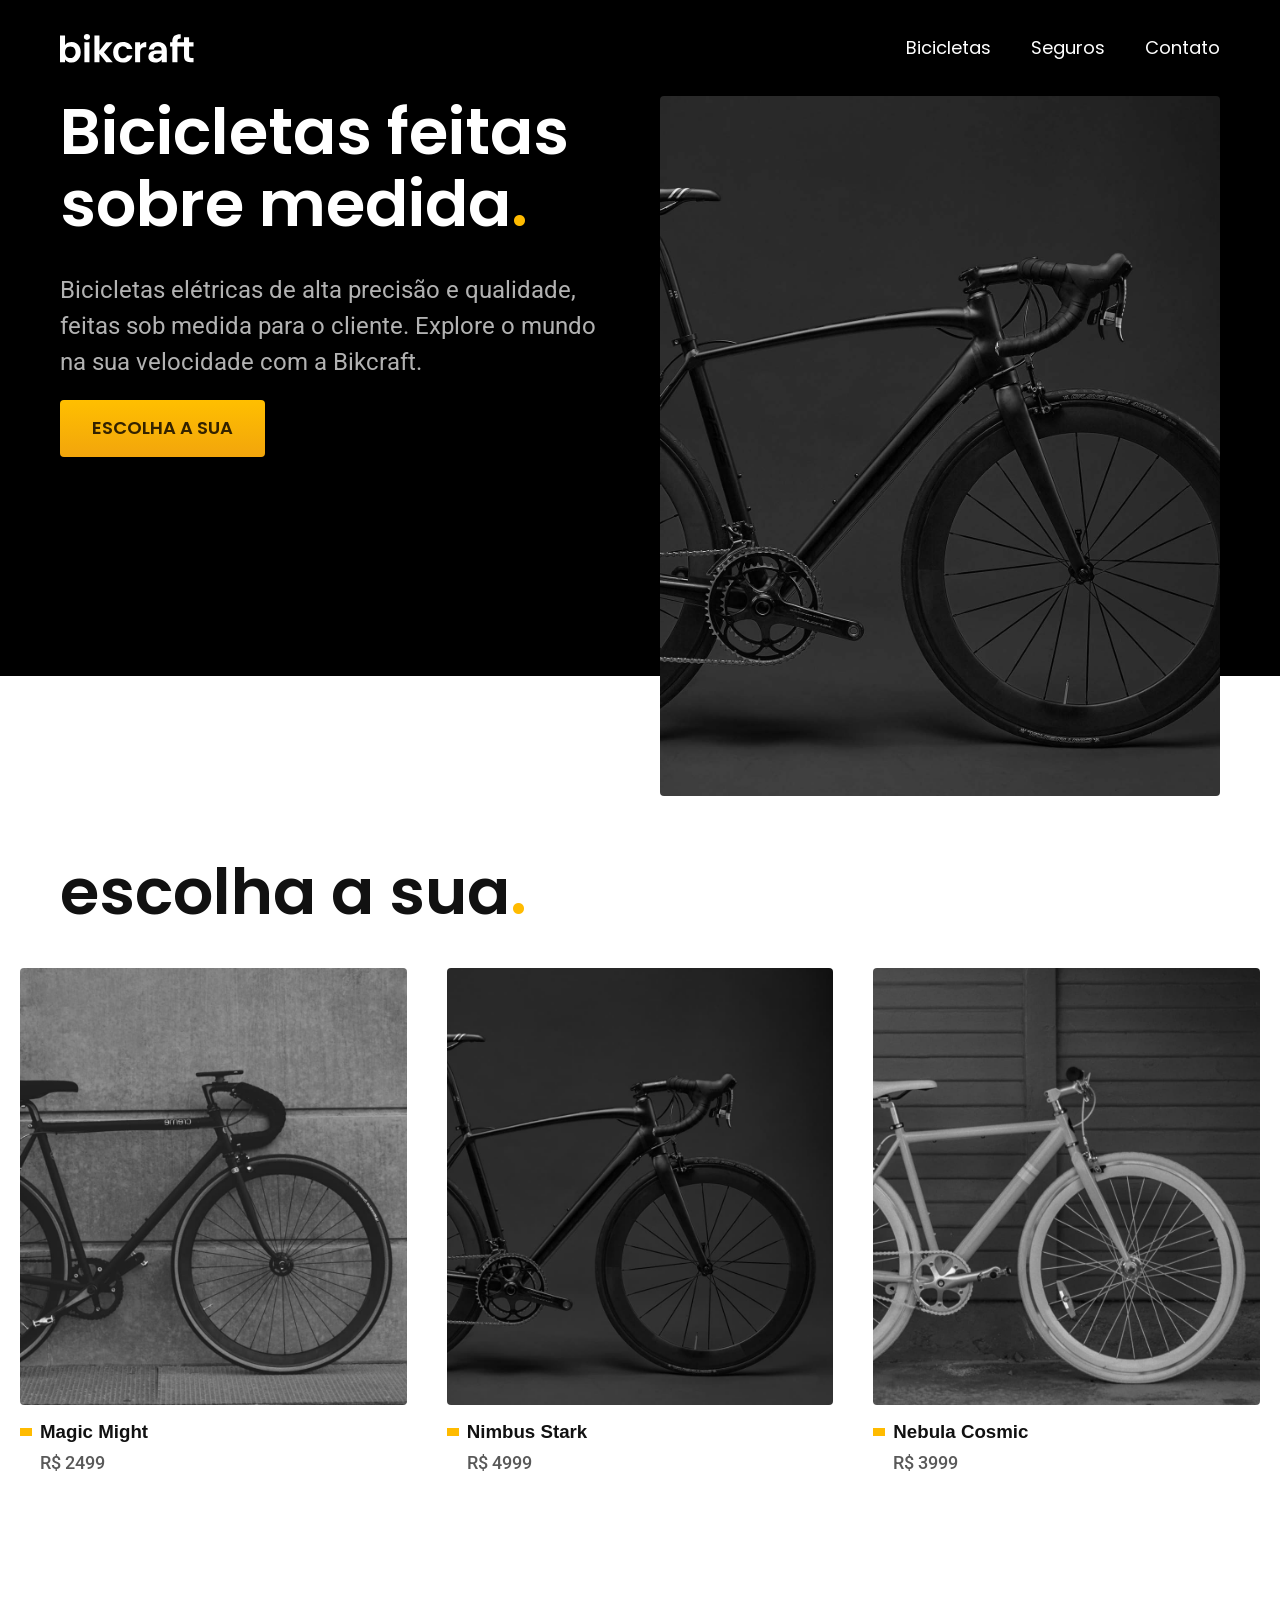
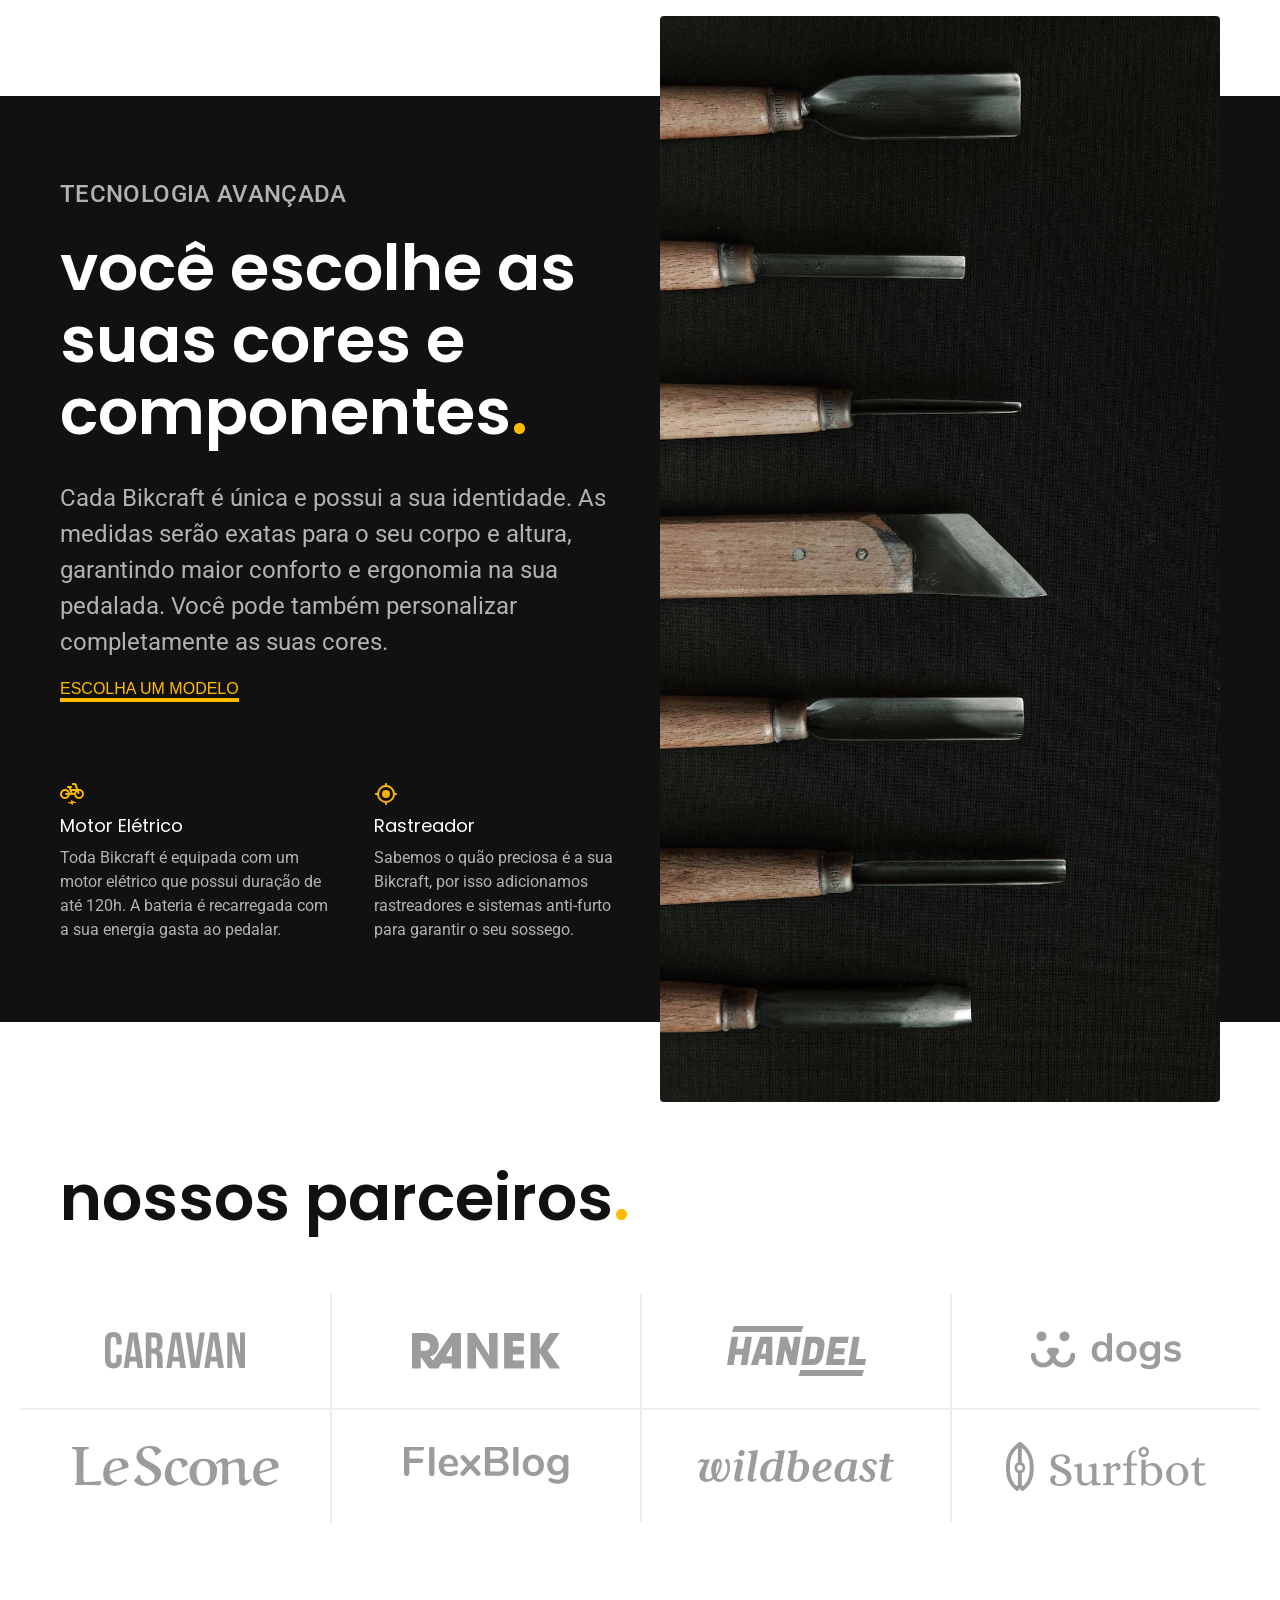
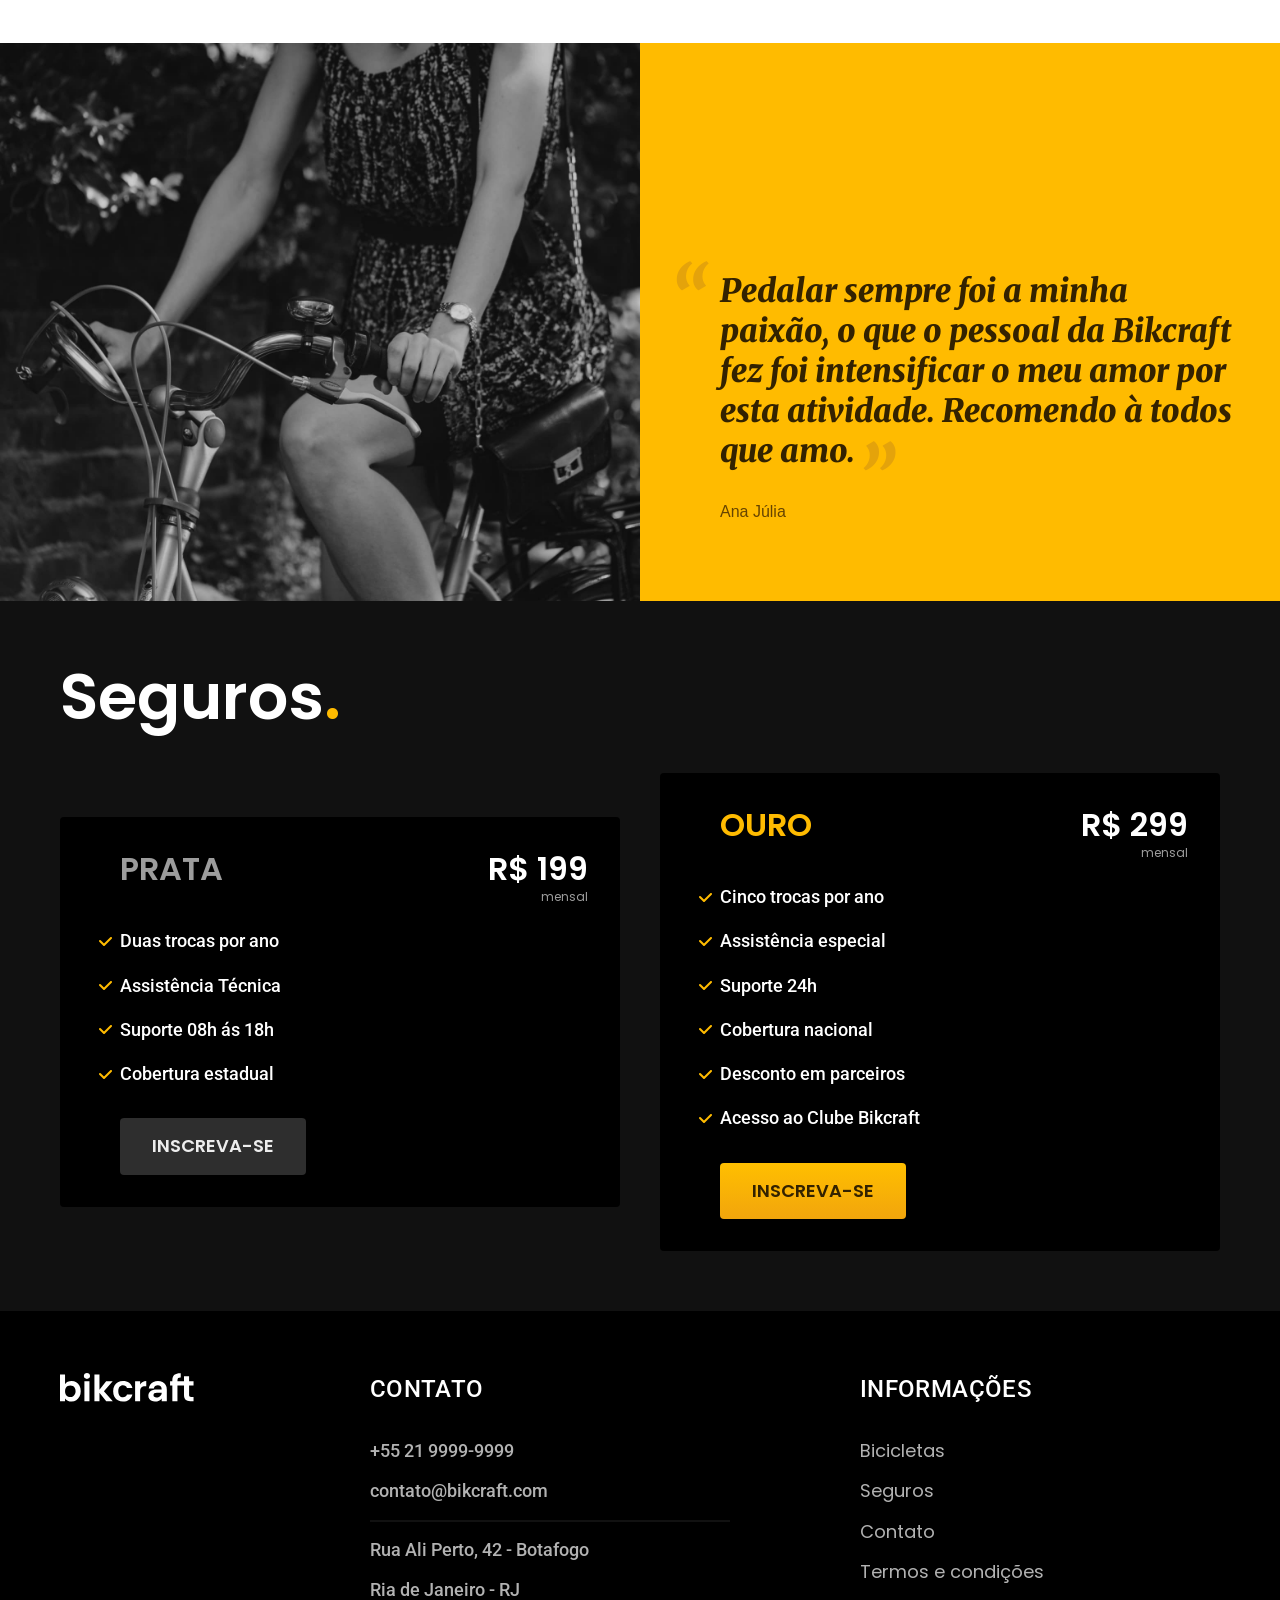
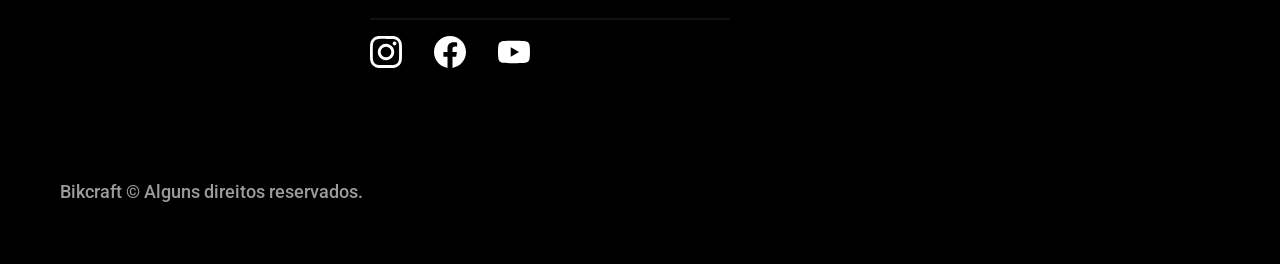
==== commit 676d177a: "bicicletas-outras" ====
--- a/index.html
+++ b/index.html
@@ -50,21 +50,21 @@
     <ul>
       <li>
         <a href="./bicicletas/magic.html">
-          <img src="/img/bicicletas/magic-home.jpg" alt="Bicicleta preta">
+          <img src="../img/bicicletas/magic-home.jpg" alt="Bicicleta preta">
           <h3 class="fon-1-xl">Magic Might</h3>
           <span class="font-2-m cor-8">R$ 2499</span>
         </a>
       </li>
       <li>
         <a href="./bicicletas/nimbus.html">
-          <img src="/img/bicicletas/nimbus-home.jpg" alt="Bicicleta preta">
+          <img src="../img/bicicletas/nimbus-home.jpg" alt="Bicicleta preta">
           <h3 class="fon-1-xl">Nimbus Stark</h3>
           <span class="font-2-m cor-8">R$ 4999</span>
         </a>
       </li>
       <li>
         <a href="./bicicletas/nebula.html">
-          <img src="/img/bicicletas/nebula-home.jpg" alt="Bicicleta preta">
+          <img src="../img/bicicletas/nebula-home.jpg" alt="Bicicleta preta">
           <h3 class="fon-1-xl">Nebula Cosmic</h3>
           <span class="font-2-m cor-8">R$ 3999</span>
         </a>
--- a/css/style.css
+++ b/css/style.css
@@ -15,8 +15,18 @@
 @import url("./home/depoimento.css");
 
 /* Bicicletas */
-@import url("./bicicletas/cicicletas-lista.css");
+@import url("./bicicletas/bicicletas-lista.css");
+@import url("./bicicletas/bicicletas.css");
+
+/* Bicicleta */
+@import url("./bicicleta/bicicleta.css");
 
 /* Seguros */
 @import url("./seguros/seguros.css");
+@import url("./seguros/perguntas.css");
+@import url("./seguros/vantagens.css");
 
+/* termos */
+@import url("./termos/termos.css");
+
+
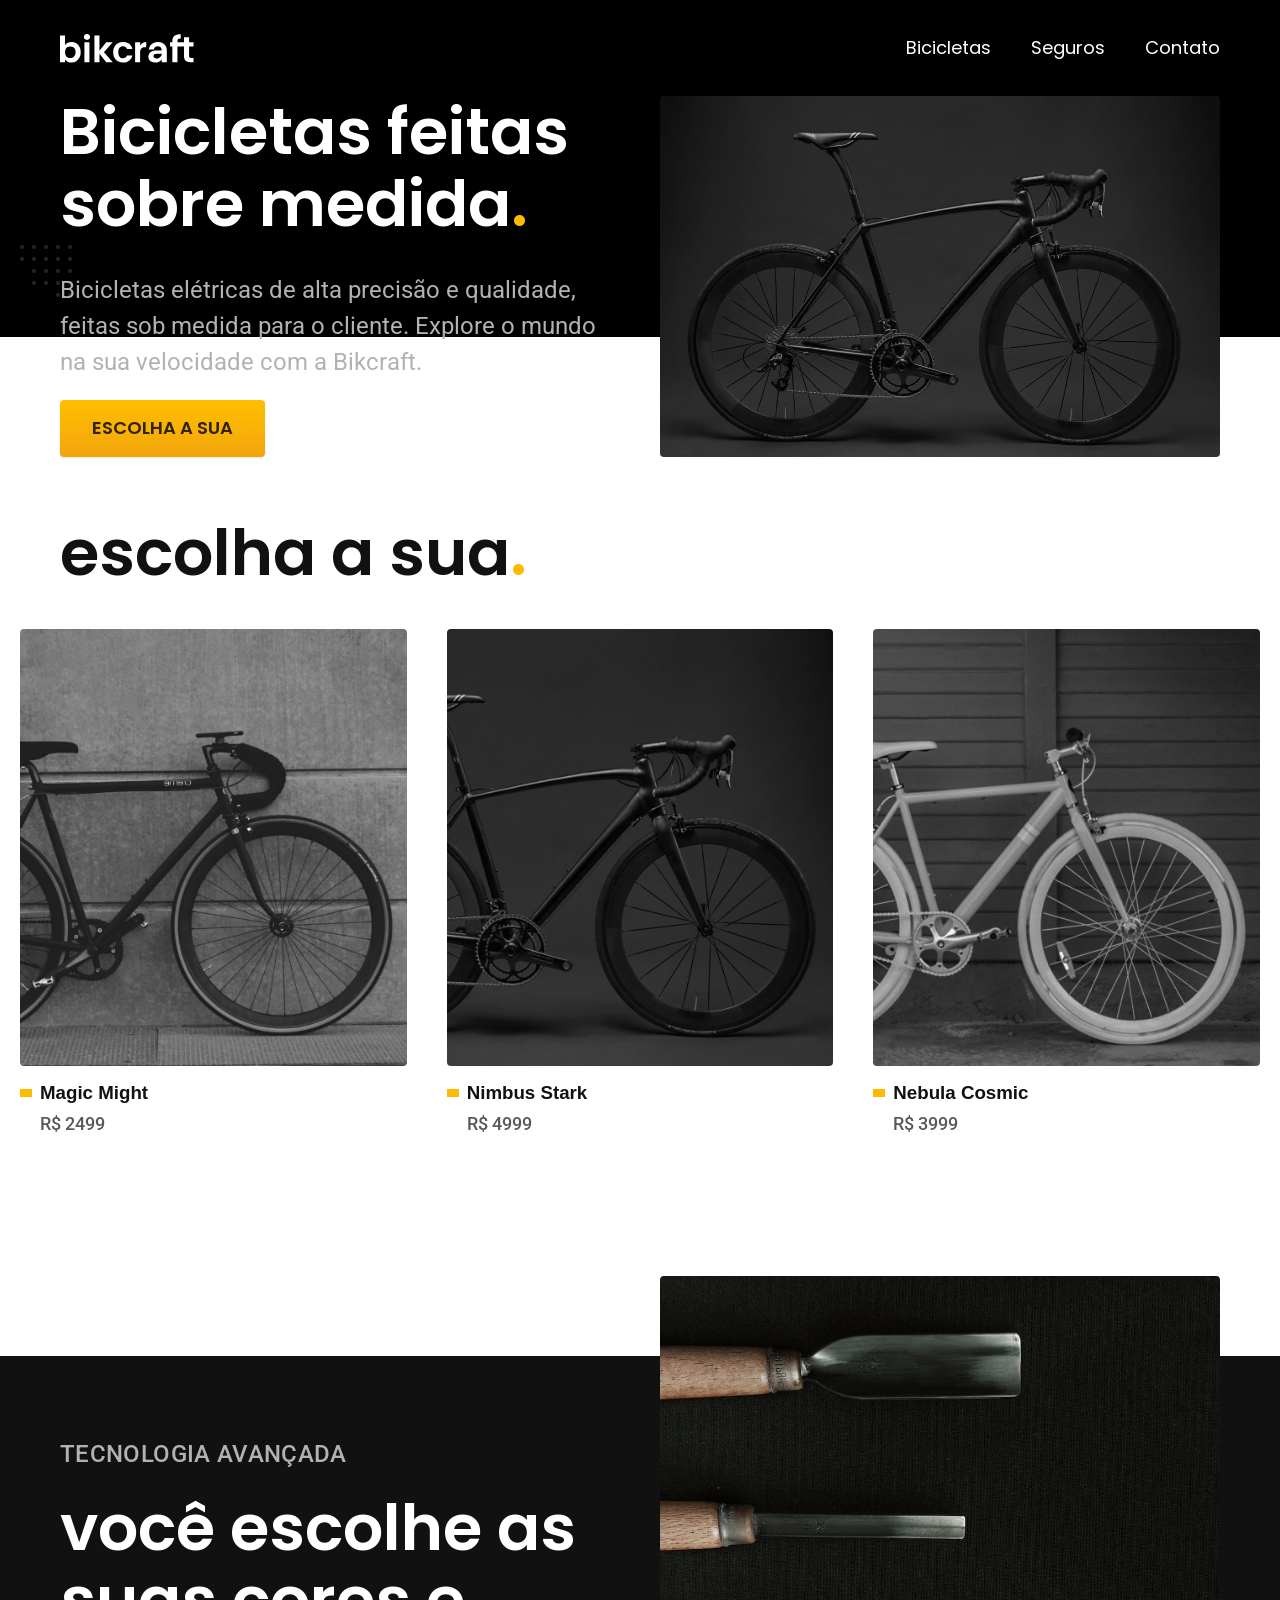
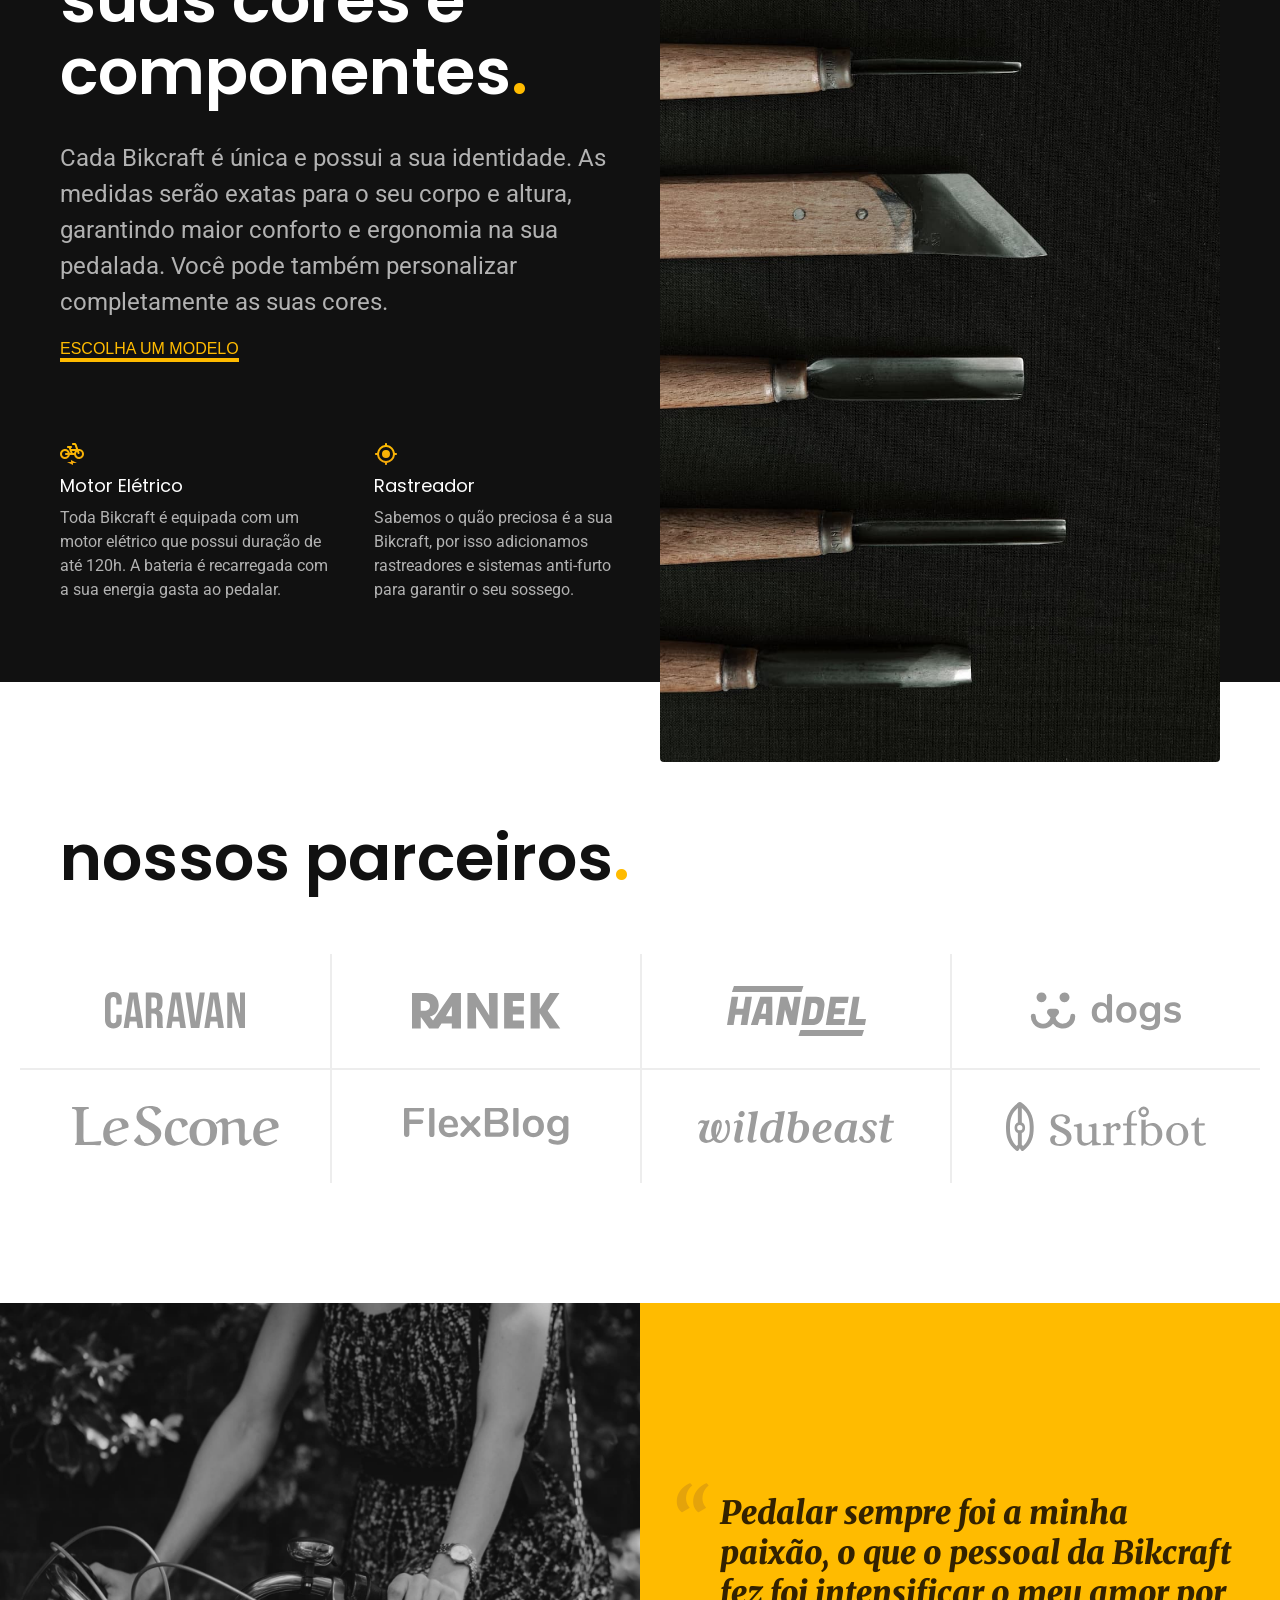
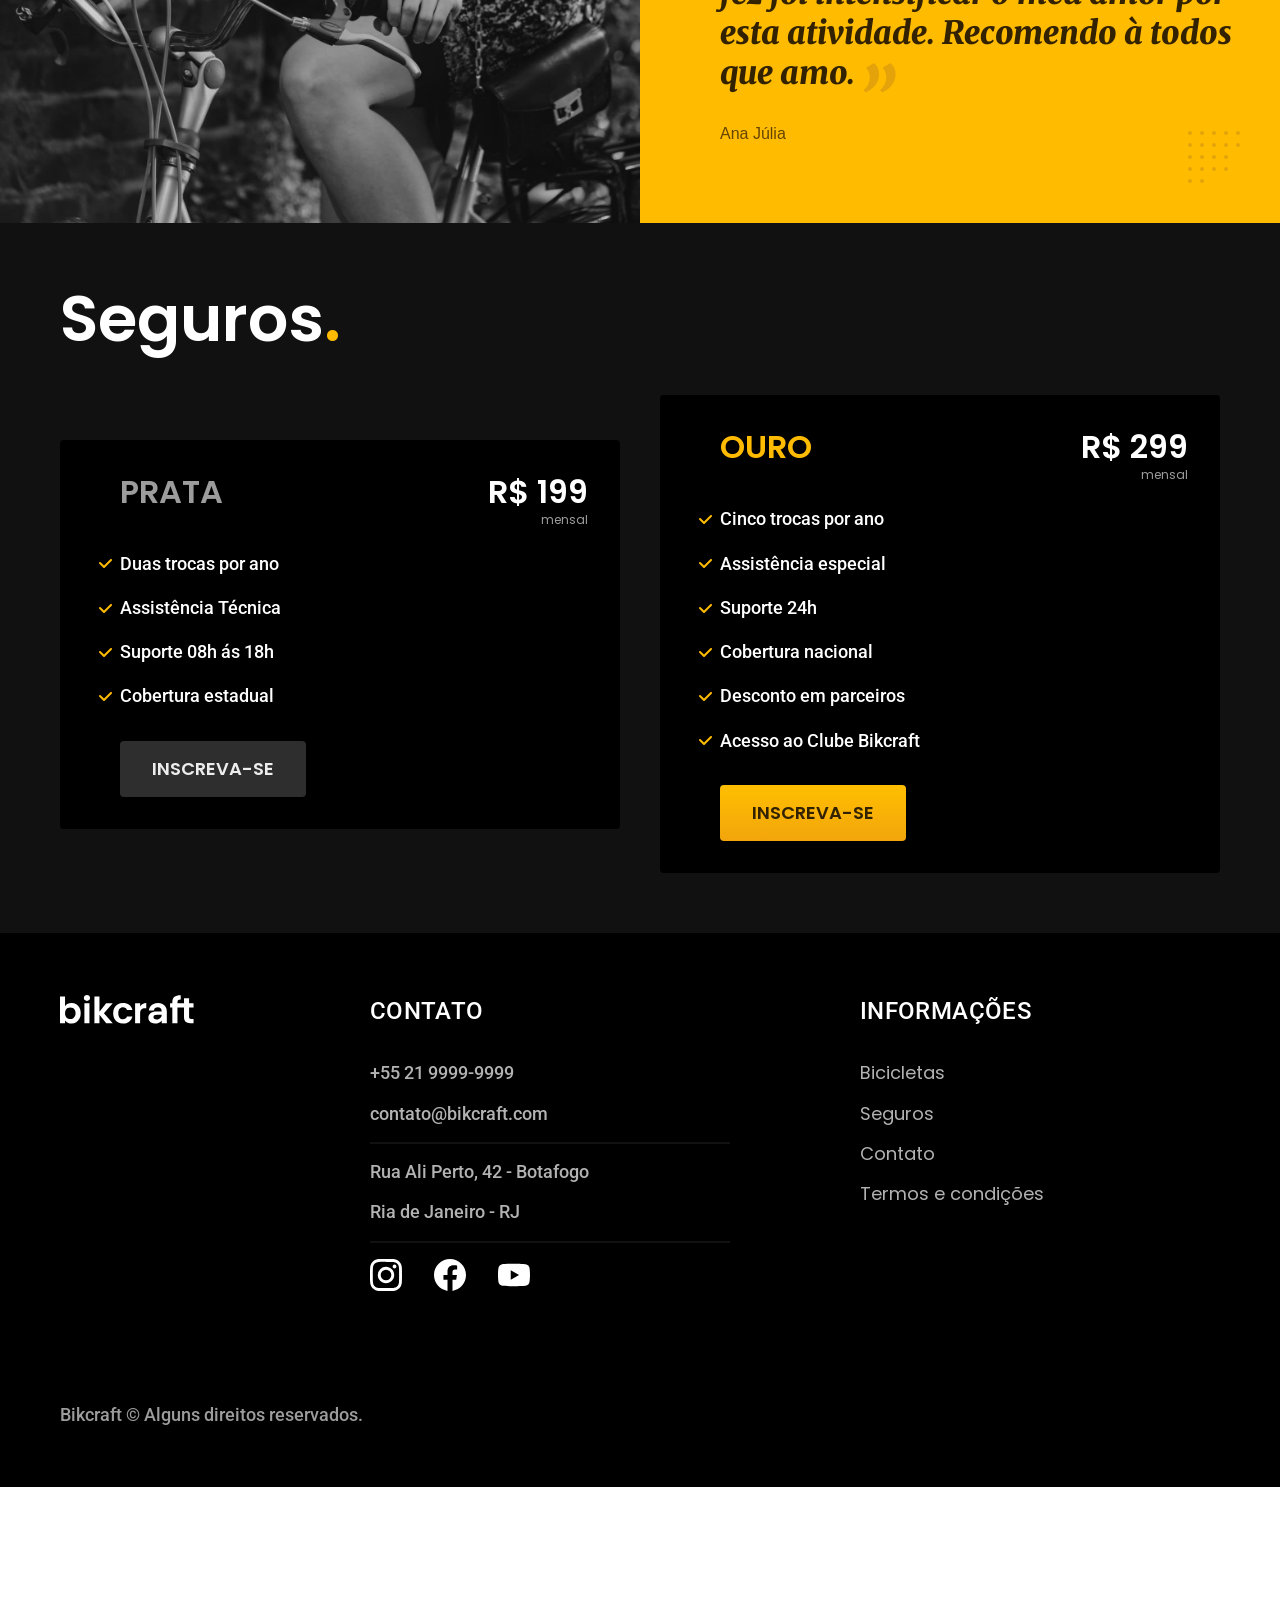
==== commit 31fe1c6f: "otimizações1" ====
--- a/index.html
+++ b/index.html
@@ -7,6 +7,7 @@
   <title>Bikcraft - Bicicletas Elétricas</title>
   <meta name="description" content="Bicicletas elétricas de alta precisão e qualidade, feitas sob medida para o cliente. Explore o mundo na sua velocidade com a Bikcraft.">
 
+  <link rel="preload" href="./css/style.css" as="style">
   <link rel="stylesheet" href="./css/style.css">
 
   <link rel="preconnect" href="https://fonts.googleapis.com">
@@ -18,7 +19,7 @@
   <header class="header-bg">
     <div class="header container">
       <a href="./">
-        <img src="./img/bikcraft.svg" alt="Bikcraft">
+        <img src="./img/bikcraft.svg" width="136" height="32" alt="Bikcraft">
       </a>
 
       <nav aria-label="primaria">
@@ -38,9 +39,10 @@
         <p class="font-2-l cor-5">Bicicletas elétricas de alta precisão e qualidade, feitas sob medida para o cliente. Explore o mundo na sua velocidade com a Bikcraft.</p>
         <a class="botao" href="./bicicletas.html">Escolha a sua</a>
       </div>
-      <div>
-        <img src=".//img/fotos/introducao.jpg" alt="bicicleta elétrica preta">
-      </div>
+      <picture>
+        <source media="(max-width: 800px)" srcset="./img/bicicletas/nimbus.jpg">
+        <img src=".//img/fotos/introducao.jpg" width="1280" height="1600" alt="bicicleta elétrica preta">
+      </picture>
     </div>
   </main>
   <article class="bicicletas-lista">
@@ -50,21 +52,21 @@
     <ul>
       <li>
         <a href="./bicicletas/magic.html">
-          <img src="../img/bicicletas/magic-home.jpg" alt="Bicicleta preta">
+          <img src="../img/bicicletas/magic-home.jpg" alt="Bicicleta preta" width="920" height="1040">
           <h3 class="fon-1-xl">Magic Might</h3>
           <span class="font-2-m cor-8">R$ 2499</span>
         </a>
       </li>
       <li>
         <a href="./bicicletas/nimbus.html">
-          <img src="../img/bicicletas/nimbus-home.jpg" alt="Bicicleta preta">
+          <img src="../img/bicicletas/nimbus-home.jpg" alt="Bicicleta preta" width="920" height="1040">
           <h3 class="fon-1-xl">Nimbus Stark</h3>
           <span class="font-2-m cor-8">R$ 4999</span>
         </a>
       </li>
       <li>
         <a href="./bicicletas/nebula.html">
-          <img src="../img/bicicletas/nebula-home.jpg" alt="Bicicleta preta">
+          <img src="../img/bicicletas/nebula-home.jpg" alt="Bicicleta preta" width="920" height="1040">
           <h3 class="fon-1-xl">Nebula Cosmic</h3>
           <span class="font-2-m cor-8">R$ 3999</span>
         </a>
@@ -81,19 +83,19 @@
         <a class="link" href="./bicicletas.html">Escolha um modelo</a>
         <div class="tecnologia-vantagens">
           <div>
-            <img src="./img/icones/eletrica.svg" alt="">
+            <img src="./img/icones/eletrica.svg" width="24" height="24" alt="">
             <h3 class="font-1-m cor-0">Motor Elétrico</h3>
             <p class="font-2-s cor-5">Toda Bikcraft é equipada com um motor elétrico que possui duração de até 120h. A bateria é recarregada com a sua energia gasta ao pedalar.</p>
           </div>
           <div>
-            <img src="./img/icones/rastreador.svg" alt="">
+            <img src="./img/icones/rastreador.svg" width="24" height="24" alt="">
             <h3 class="font-1-m cor-0">Rastreador</h3>
             <p class="font-2-s cor-5">Sabemos o quão preciosa é a sua Bikcraft, por isso adicionamos rastreadores e sistemas anti-furto para garantir o seu sossego.</p>
           </div>
         </div>
       </div>
       <div class="tecnologia-imagem">
-        <img src="./img/fotos/tecnologia.jpg" alt="">
+        <img src="./img/fotos/tecnologia.jpg" width="1200" height="1920" alt="">
       </div>
     </div>
   </article>
@@ -102,20 +104,20 @@
     <h2 class="container font-1-xxl">nossos parceiros<span class="cor-p1">.</span></h2>
 
     <ul>
-      <li><img src="./img/parceiros/caravan.svg" alt="caravan"></li>
-      <li><img src="./img/parceiros/ranek.svg" alt="ranek"></li>
-      <li><img src="./img/parceiros/handel.svg" alt="handel"></li>
-      <li><img src="./img/parceiros/dogs.svg" alt="dogs"></li>
-      <li><img src="./img/parceiros/lescone.svg" alt="lescone"></li>
-      <li><img src="./img/parceiros/flexblog.svg" alt="flexblog"></li>
-      <li><img src="./img/parceiros/wildbeast.svg" alt="wildbeast"></li>
-      <li><img src="./img/parceiros/surfbot.svg" alt="surfbot"></li>
+      <li><img src="./img/parceiros/caravan.svg" alt="caravan" width="140" height="38"></li>
+      <li><img src="./img/parceiros/ranek.svg" alt="ranek" width="149" height="36"></li>
+      <li><img src="./img/parceiros/handel.svg" alt="handel" width="139" height="50"></li>
+      <li><img src="./img/parceiros/dogs.svg" alt="dogs" width="152" height="39"></li>
+      <li><img src="./img/parceiros/lescone.svg" alt="lescone" width="208" height="41"></li>
+      <li><img src="./img/parceiros/flexblog.svg" alt="flexblog" width="165" height="38"></li>
+      <li><img src="./img/parceiros/wildbeast.svg" alt="wildbeast" width="196" height="34"></li>
+      <li><img src="./img/parceiros/surfbot.svg" alt="surfbot" width="200" height="49"></li>
     </ul>
   </section>
 
   <section class="depoimento" aria-label="Depoimento">
     <div>
-      <img src="./img/fotos/depoimento.jpg" alt="Pessoa pedalando uma bicicleta Bikcraft">
+      <img src="./img/fotos/depoimento.jpg" width="1560" height="1360" alt="Pessoa pedalando uma bicicleta Bikcraft">
     </div>
     <div class="depoimento-conteudo">
       <blockquote class="font-1-xl cor-p5">
@@ -158,7 +160,7 @@
 
   <footer class="footer-bg">
     <div class="footer container">
-      <img src="./img/bikcraft.svg" alt="Bikcraft">
+      <img src="./img/bikcraft.svg" width="136" height="32" alt="Bikcraft">
       <div class="footer-contato">
         <h3 class="font-2-l-b cor-0">Contato</h3>
         <ul class="cor-5 font-2-m">
@@ -168,13 +170,13 @@
           <li>Ria de Janeiro - RJ</li>
           <ul class="footer-redes">
             <a href="">
-              <img src="./img/redes/instagram.svg" alt="alt="Instagram"">
+              <img src="./img/redes/instagram.svg" width="32" height="32" alt="alt=" Instagram"">
             </a>
             <a href="">
-              <img src="./img/redes/facebook.svg" alt="Facebook">
+              <img src="./img/redes/facebook.svg" width="32" height="32" alt="Facebook">
             </a>
             <a href="">
-              <img src="./img/redes/youtube.svg" alt="Youtube">
+              <img src="./img/redes/youtube.svg" width="32" height="32" alt="Youtube">
             </a>
           </ul>
         </ul>
--- a/css/style.css
+++ b/css/style.css
@@ -7,6 +7,7 @@
 
 /* Utilidades */
 @import url("./utilidades/componentes.css");
+@import url("./utilidades/formulario.css");
 
 /* Home */
 @import url("./home/introducao.css");
@@ -20,12 +21,21 @@
 
 /* Bicicleta */
 @import url("./bicicleta/bicicleta.css");
+@import url("./bicicleta/seguro.css");
 
 /* Seguros */
 @import url("./seguros/seguros.css");
 @import url("./seguros/perguntas.css");
 @import url("./seguros/vantagens.css");
 
+/* Contato */
+@import url("./contato/contato.css");
+@import url("./contato/lojas.css");
+
+/* Contato */
+@import url("./orcamento/orcamento.css");
+
+
 /* termos */
 @import url("./termos/termos.css");
 
--- a/css/style.css
+++ b/css/style.css
@@ -7,6 +7,7 @@
 
 /* Utilidades */
 @import url("./utilidades/componentes.css");
+@import url("./utilidades/formulario.css");
 
 /* Home */
 @import url("./home/introducao.css");
@@ -20,12 +21,21 @@
 
 /* Bicicleta */
 @import url("./bicicleta/bicicleta.css");
+@import url("./bicicleta/seguro.css");
 
 /* Seguros */
 @import url("./seguros/seguros.css");
 @import url("./seguros/perguntas.css");
 @import url("./seguros/vantagens.css");
 
+/* Contato */
+@import url("./contato/contato.css");
+@import url("./contato/lojas.css");
+
+/* Contato */
+@import url("./orcamento/orcamento.css");
+
+
 /* termos */
 @import url("./termos/termos.css");
 
